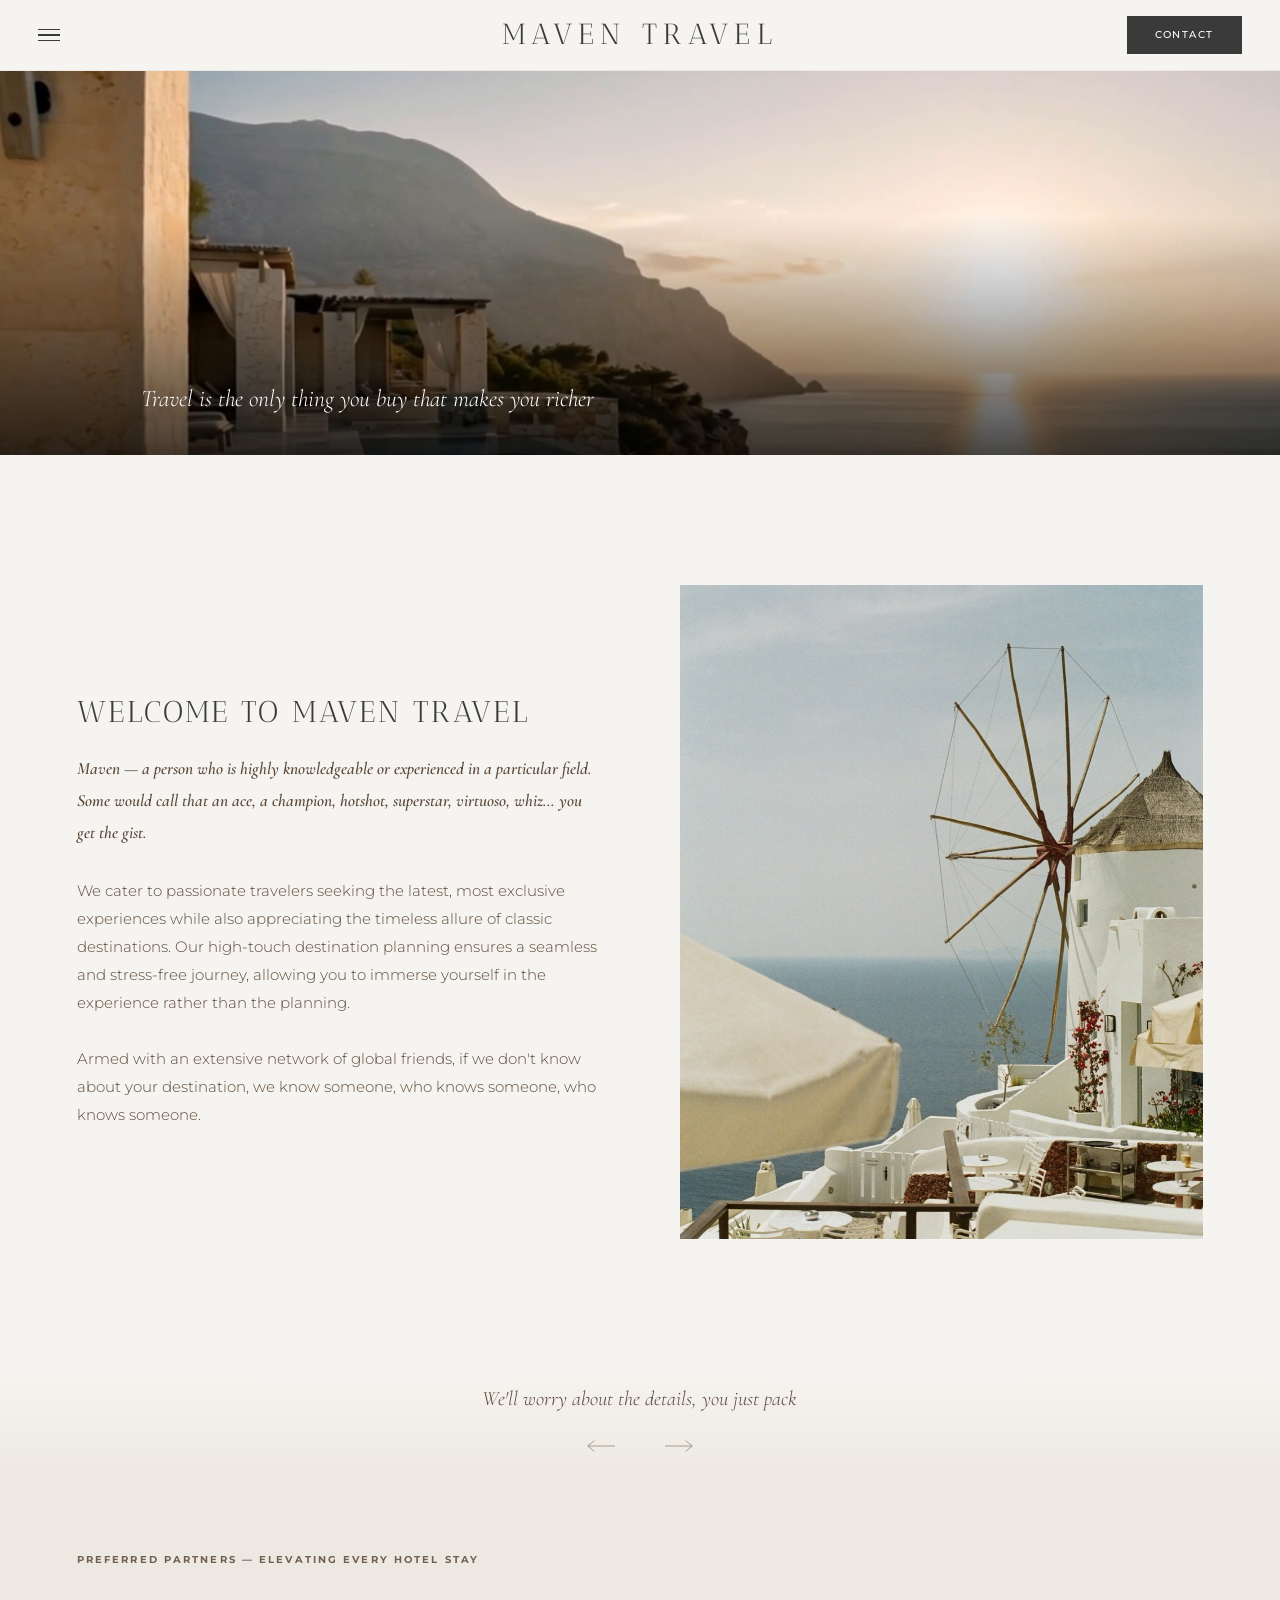
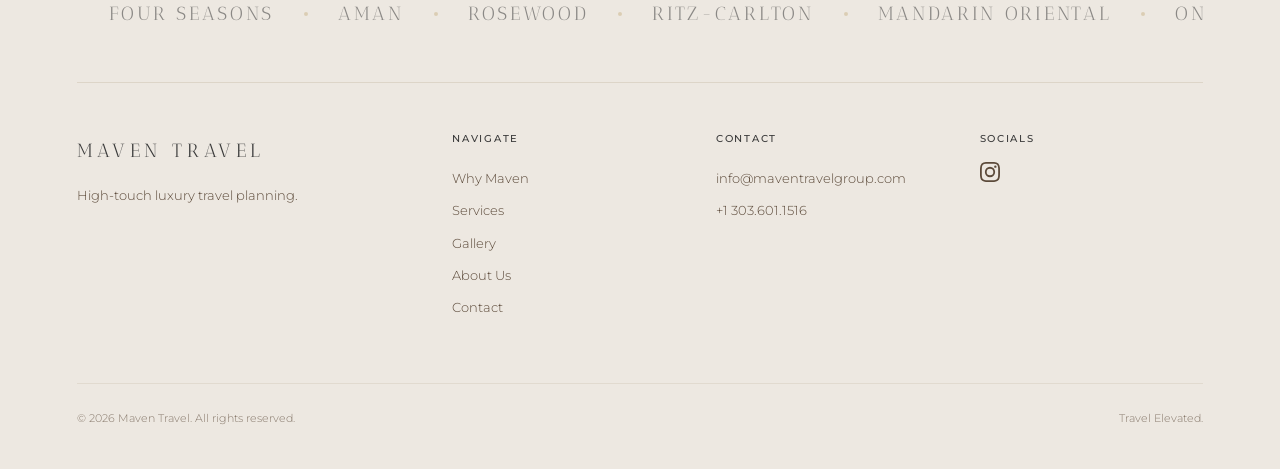
==== index.html @ 1e4d846e "Phone: drop the period after +1 (country code takes no dot): '+1 303.601.1516' Co-Authored-By: Claud" ====
<!DOCTYPE html>
<html lang="en">
<head>
    <meta charset="UTF-8">
    <meta name="viewport" content="width=device-width, initial-scale=1.0">
    <script>document.documentElement.classList.add('has-js');</script>
    <title>Maven Travel — Travel Elevated</title>
    <meta name="description" content="Maven Travel offers high-touch luxury travel planning with VIP perks and personalized itineraries.">
    <link rel="preconnect" href="https://fonts.googleapis.com">
    <link rel="preconnect" href="https://fonts.gstatic.com" crossorigin>
    <link href="https://fonts.googleapis.com/css2?family=Antic+Didone&family=Cormorant+Garamond:ital,wght@0,300;0,400;0,500;1,300;1,400;1,600&family=Montserrat:wght@300;400;500&display=swap" rel="stylesheet">
    <link rel="stylesheet" href="assets/css/style.css">
</head>
<body>

    <!-- Header -->
    <header class="header">
        <div class="header__inner">
            <div class="header__left">
                <div class="header__menu-btn">
                    <div class="header__hamburger"><span></span><span></span><span></span></div>
                </div>
            </div>
            <a href="index.html" class="header__logo">Maven Travel</a>
            <div class="header__right">
                <a href="about.html#contact" class="header__cta">Contact</a>
            </div>
        </div>
    </header>

    <!-- Nav Overlay -->
    <div class="nav-overlay">
        <div class="nav-overlay__panel">
            <button class="nav-overlay__close">
                <span>Close</span>
                <span class="nav-overlay__close-x">&times;</span>
            </button>
            <nav>
                <ul class="nav-overlay__list">
                    <li><a href="index.html" class="nav-overlay__link">Home</a></li>
                    <li><a href="why-maven.html" class="nav-overlay__link">Why Maven</a></li>
                    <li><a href="services.html" class="nav-overlay__link">Services</a></li>
                    <li><a href="experiences.html" class="nav-overlay__link">Gallery</a></li>
                    <li><a href="about.html" class="nav-overlay__link">About Us</a></li>
                </ul>
            </nav>
        </div>
    </div>

    <main>

        <!-- Hero -->
        <section class="hero hero--cover hero--home hero--oneline">
            <div class="hero__media">
                <img src="assets/images/home-hero.jpg" alt="Infinity pool overlooking the sea at sunset" style="object-position: center 45%;">
            </div>
            <div class="hero__intro" aria-hidden="true"><span>MAVEN</span></div>
            <div class="hero__text">
                <p class="hero__subtitle" data-reveal data-reveal-delay="700">Travel is the only thing you buy that makes you richer</p>
            </div>
        </section>

        <!-- Welcome — heading + definition + copy on the left, photo filling the right -->
        <section class="section">
            <div class="container">
                <div class="welcome-split reveal">
                    <div class="welcome-split__text">
                        <h2 class="welcome-heading">Welcome to Maven Travel</h2>
                        <p class="welcome-split__definition"><span class="welcome-split__term">Maven</span> — a person who is highly knowledgeable or experienced in a particular field. Some would call that an ace, a champion, hotshot, superstar, virtuoso, whiz… you get the gist.</p>
                        <p>We cater to passionate travelers seeking the latest, most exclusive experiences while also appreciating the timeless allure of classic destinations. Our high-touch destination planning ensures a seamless and stress-free journey, allowing you to immerse yourself in the experience rather than the planning.</p>
                        <p>Armed with an extensive network of global friends, if we don't know about your destination, we know someone, who knows someone, who knows someone.</p>
                    </div>
                    <div class="welcome-split__img">
                        <img src="assets/images/santorini-windmill.jpg" alt="Santorini windmill and whitewashed terrace above the Aegean Sea">
                    </div>
                </div>
            </div>
        </section>

        <!-- Outro — the sign-off quote rests in a soft cream-to-beige blend that
             dissolves the hard edge between the body and the footer -->
        <section class="outro">
            <div class="container">
                <p class="elevated-quote reveal">We'll worry about the details, you just pack</p>
                <div class="page-nav">
                    <a href="about.html" class="prev-page" aria-label="Back to About Us">
                        <svg viewBox="0 0 48 24" fill="none" stroke="currentColor" stroke-width="1.25" stroke-linecap="round" stroke-linejoin="round" aria-hidden="true"><line x1="9" y1="12" x2="46" y2="12"></line><polyline points="17 5 8 12 17 19"></polyline></svg>
                    </a>
                    <a href="why-maven.html" class="next-page" aria-label="Continue to Why Maven">
                        <svg viewBox="0 0 48 24" fill="none" stroke="currentColor" stroke-width="1.25" stroke-linecap="round" stroke-linejoin="round" aria-hidden="true"><line x1="2" y1="12" x2="39" y2="12"></line><polyline points="31 5 40 12 31 19"></polyline></svg>
                    </a>
                </div>
            </div>
        </section>

    </main>

    <!-- Footer -->
    <footer class="footer">
        <div class="container">
            <div class="footer__partners">
                <p class="footer__partners-title">Preferred Partners — Elevating Every Hotel Stay</p>
                <div class="marquee">
                    <div class="marquee__item">Four Seasons</div>
                    <div class="marquee__item">Aman</div>
                    <div class="marquee__item">Rosewood</div>
                    <div class="marquee__item">Ritz-Carlton</div>
                    <div class="marquee__item">Mandarin Oriental</div>
                    <div class="marquee__item">One&amp;Only</div>
                    <div class="marquee__item">St. Regis</div>
                    <div class="marquee__item">Park Hyatt</div>
                    <div class="marquee__item">Belmond</div>
                    <div class="marquee__item">Six Senses</div>
                    <div class="marquee__item">Auberge</div>
                    <div class="marquee__item">Waldorf Astoria</div>
                </div>
            </div>
            <div class="footer__columns">
                <div>
                    <div class="footer__brand">Maven Travel</div>
                    <p class="footer__tagline">High-touch luxury travel planning.</p>
                </div>
                <div>
                    <h4 class="footer__col-title">Navigate</h4>
                    <a href="why-maven.html" class="footer__link">Why Maven</a>
                    <a href="services.html" class="footer__link">Services</a>
                    <a href="experiences.html" class="footer__link">Gallery</a>
                    <a href="about.html" class="footer__link">About Us</a>
                    <a href="about.html#contact" class="footer__link">Contact</a>
                </div>
                <div>
                    <h4 class="footer__col-title">Contact</h4>
                    <a href="mailto:info@maventravelgroup.com" class="footer__link">info@maventravelgroup.com</a>
                    <a href="tel:+13036011516" class="footer__link">+1 303.601.1516</a>
                </div>
                <div>
                    <h4 class="footer__col-title">Socials</h4>
                    <div class="footer__socials">
                        <a href="https://www.instagram.com/somewhere_nhu/" class="footer__social" aria-label="Instagram" target="_blank" rel="noopener">
                            <svg viewBox="0 0 24 24" aria-hidden="true"><path d="M12 2.163c3.204 0 3.584.012 4.85.07 3.252.148 4.771 1.691 4.919 4.919.058 1.265.069 1.645.069 4.849 0 3.205-.012 3.584-.069 4.849-.149 3.225-1.664 4.771-4.919 4.919-1.266.058-1.644.07-4.85.07-3.204 0-3.584-.012-4.849-.07-3.26-.149-4.771-1.699-4.919-4.92-.058-1.265-.07-1.644-.07-4.849 0-3.204.013-3.583.07-4.849.149-3.227 1.664-4.771 4.919-4.919 1.266-.057 1.645-.069 4.849-.069zm0-2.163C8.741 0 8.332.014 7.052.072 2.695.272.273 2.69.073 7.052.014 8.333 0 8.741 0 12c0 3.259.014 3.668.072 4.948.2 4.358 2.618 6.78 6.98 6.98C8.333 23.986 8.741 24 12 24c3.259 0 3.668-.014 4.948-.072 4.354-.2 6.782-2.618 6.979-6.98.059-1.28.073-1.689.073-4.948 0-3.259-.014-3.667-.072-4.947-.196-4.354-2.617-6.78-6.979-6.98C15.668.014 15.259 0 12 0zm0 5.838a6.162 6.162 0 100 12.324 6.162 6.162 0 000-12.324zM12 16a4 4 0 110-8 4 4 0 010 8zm6.406-11.845a1.44 1.44 0 100 2.881 1.44 1.44 0 000-2.881z"/></svg>
                        </a>
                    </div>
                </div>
            </div>
            <div class="footer__bottom">
                <span>&copy; 2026 Maven Travel. All rights reserved.</span>
                <span>Travel Elevated.</span>
            </div>
        </div>
    </footer>

    <script src="assets/js/main.js"></script>
</body>
</html>
---- assets/css/style.css ----
/* ============================================
   MAVEN TRAVEL — Design System
   Aman-inspired editorial luxury
   ============================================ */

/* ----- Custom Properties ----- */

:root {
    --white:       #FFFFFF;
    --cream:       #F6F4F0;
    --beige:       #EDE8E1;
    --beige-dark:  #DDD5C8;
    --brown:       #5C4A3A;
    --dark-brown:  #3E2723;
    --deep-navy:   #1B2433;
    --black:       #3A3A3A;
    --gold:        #B8975A;
    --gold-light:  #D4B978;

    --font-display: 'Antic Didone', 'Didot', 'Georgia', serif;
    --font-heading: 'Cormorant Garamond', 'Georgia', serif;
    --font-body:    'Montserrat', 'Helvetica Neue', sans-serif;

    --container:        1200px;
    --container-narrow: 780px;
    --section-pad:      130px;

    --ease:      0.4s cubic-bezier(0.25, 0.1, 0.25, 1);
    --ease-slow: 0.8s cubic-bezier(0.25, 0.1, 0.25, 1);
}

/* ----- Reset ----- */

*, *::before, *::after { margin: 0; padding: 0; box-sizing: border-box; }

html {
    scroll-behavior: smooth;
    -webkit-font-smoothing: antialiased;
    -moz-osx-font-smoothing: grayscale;
}

body {
    font-family: var(--font-body);
    font-weight: 300;
    font-size: clamp(15px, 0.4vw + 10px, 17px);
    line-height: 1.85;
    color: var(--brown);
    background: var(--cream);
    overflow-x: hidden;
}

img  { max-width: 100%; height: auto; display: block; }
a    { text-decoration: none; color: inherit; }
ul, ol { list-style: none; }
button { font-family: inherit; cursor: pointer; border: none; background: none; }

/* ----- Typography ----- */

/* Headings are styled to match the MAVEN TRAVEL logo exactly: the display
   face (Antic Didone), weight 400, uppercase, and the logo's 0.22em tracking.
   This is the one shared stylesheet, so it applies on every page. */
h1, h2, h3, h4 {
    font-family: var(--font-display);
    font-weight: 400;
    line-height: 1.15;
    color: var(--black);
    text-transform: uppercase;
    letter-spacing: 0.22em;
}

h1 { font-size: clamp(2.6rem, 5vw, 4.5rem); }
h2 { font-size: clamp(1.6rem, 2.35vw, 2.1rem); }
h3 { font-size: clamp(1.3rem, 2vw, 1.7rem); }

h4 {
    font-family: var(--font-body);
    font-size: 0.65rem;
    font-weight: 400;
    letter-spacing: 0.22em;
    text-transform: uppercase;
    color: var(--brown);
}

p { max-width: 620px; }

/* ----- Links & Buttons ----- */

/* Aman-style text link with underline */
.link {
    font-family: var(--font-body);
    font-size: 0.8rem;
    font-weight: 400;
    color: var(--brown);
    text-decoration: underline;
    text-underline-offset: 4px;
    text-decoration-thickness: 1px;
    transition: color var(--ease);
}

.link:hover { color: var(--black); }

/* Filled button (Reserve / Contact style) */
.btn {
    display: inline-block;
    font-family: var(--font-body);
    font-size: 0.65rem;
    font-weight: 500;
    letter-spacing: 0.18em;
    text-transform: uppercase;
    padding: 14px 40px;
    background: var(--black);
    color: var(--white);
    transition: background var(--ease);
}

.btn:hover { background: var(--dark-brown); }

/* Outlined variant */
.btn--outline {
    background: transparent;
    color: var(--black);
    border: 1px solid var(--black);
}

.btn--outline:hover {
    background: var(--black);
    color: var(--white);
}

/* ----- Layout ----- */

.container {
    width: 88%;
    max-width: var(--container);
    margin: 0 auto;
}

.container--narrow {
    max-width: var(--container-narrow);
}

.section {
    padding: var(--section-pad) 0;
}

/* Tighten the gap when two sections should read as one grouped block */
.section--pb-tight { padding-bottom: 64px; }
.section--pt-tight { padding-top: 64px; }
.section--pb-0 { padding-bottom: 0; }

/* Beige-backed section for layering depth */
.section--beige {
    background: var(--beige);
}

/* White-backed section for contrast against cream */
.section--white {
    background: var(--white);
}

.text-center { text-align: center; }
.mx-auto     { margin-left: auto; margin-right: auto; }

/* ----- Section Dividers (Aman-style thin line + label) ----- */

.divider-label {
    display: flex;
    align-items: center;
    gap: 24px;
    padding: 50px 0;
}

.divider-label::before,
.divider-label::after {
    content: '';
    flex: 1;
    height: 1px;
    background: var(--beige-dark);
}

.divider-label span {
    font-family: var(--font-body);
    font-size: 0.6rem;
    font-weight: 400;
    letter-spacing: 0.25em;
    text-transform: uppercase;
    color: var(--brown);
    white-space: nowrap;
}

/* Simple thin line */
.divider-line {
    border: none;
    height: 1px;
    background: var(--beige-dark);
    margin: 0;
}

/* Small gold accent bar */
.gold-bar {
    width: 40px;
    height: 1px;
    background: var(--gold);
    margin: 28px 0;
}

.gold-bar--center {
    margin-left: auto;
    margin-right: auto;
}

/* ----- Header (Aman-style: centered logo, hamburger left, CTA right) ----- */

.header {
    position: sticky;
    top: 0;
    z-index: 1000;
    background: var(--cream);
    border-bottom: 1px solid var(--beige);
    padding: 0;
}

.header__inner {
    display: flex;
    align-items: center;
    justify-content: space-between;
    width: 94%;
    max-width: 1400px;
    margin: 0 auto;
    height: 70px;
}

.header__left {
    display: flex;
    align-items: center;
    gap: 14px;
    flex: 1;
}

.header__menu-btn {
    display: flex;
    align-items: center;
    gap: 10px;
    cursor: pointer;
    padding: 8px 0;
}

.header__hamburger {
    display: flex;
    flex-direction: column;
    gap: 4px;
    width: 22px;
}

.header__hamburger span {
    height: 1.5px;
    width: 100%;
    background: var(--black);
    transition: var(--ease);
}


.header__logo {
    font-family: var(--font-display);
    font-size: clamp(0.9rem, 2.4vw, 1.8rem);
    font-weight: 400;
    letter-spacing: 0.22em;
    text-transform: uppercase;
    color: var(--black);
    text-align: center;
    white-space: nowrap;
    flex: 1;
}

.header__right {
    display: flex;
    align-items: center;
    justify-content: flex-end;
    gap: 20px;
    flex: 1;
}

.header__cta {
    font-size: 0.6rem;
    font-weight: 500;
    letter-spacing: 0.15em;
    text-transform: uppercase;
    padding: 10px 28px;
    background: var(--black);
    color: var(--white);
    transition: background var(--ease);
}

.header__cta:hover { background: var(--dark-brown); }

/* Side-panel navigation (Aman-style) */
.nav-overlay {
    position: fixed;
    inset: 0;
    z-index: 999;
    visibility: hidden;
}

/* Dimmed backdrop */
.nav-overlay::before {
    content: '';
    position: absolute;
    inset: 0;
    background: rgba(0, 0, 0, 0.3);
    opacity: 0;
    transition: opacity 0.5s ease;
}

.nav-overlay--open::before {
    opacity: 1;
}

.nav-overlay--open {
    visibility: visible;
}

/* The panel itself */
.nav-overlay__panel {
    position: absolute;
    top: 0;
    left: 0;
    width: 480px;
    max-width: 85vw;
    height: 100%;
    background: var(--white);
    padding: 80px 60px 60px;
    display: flex;
    flex-direction: column;
    justify-content: center;
    transform: translateX(-100%);
    transition: transform 0.5s cubic-bezier(0.25, 0.1, 0.25, 1);
    overflow-y: auto;
}

.nav-overlay--open .nav-overlay__panel {
    transform: translateX(0);
}

.nav-overlay__close {
    position: absolute;
    top: 28px;
    right: 32px;
    font-size: 0.7rem;
    font-weight: 400;
    letter-spacing: 0.15em;
    text-transform: uppercase;
    color: var(--brown);
    cursor: pointer;
    display: flex;
    align-items: center;
    gap: 10px;
    z-index: 2;
}

.nav-overlay__close-x {
    font-size: 1.4rem;
    font-weight: 300;
    line-height: 1;
}

.nav-overlay__list {
    text-align: left;
    display: flex;
    flex-direction: column;
    gap: 6px;
}

.nav-overlay__link {
    font-family: var(--font-display);
    font-size: 1.5rem;
    font-weight: 400;
    color: var(--black);
    transition: color var(--ease);
    display: block;
    padding: 8px 0;
}

.nav-overlay__link:hover { color: var(--gold); }

/* ----- Hero (Aman-style: contained image, text below) ----- */

.hero {
    padding: 0;
}

/* Full-bleed: the hero image spans the whole viewport width and butts up
   against the sticky header, no side margins or top gap. The quote overlay
   below keeps its own inset, so the bottom is unchanged. */
.hero__media {
    width: 100%;
    margin: 0;
    overflow: hidden;
    aspect-ratio: 16 / 8;
    background: var(--beige);
}

.hero__media img {
    width: 100%;
    height: 100%;
    object-fit: cover;
    object-position: center;
}

.hero__text {
    text-align: right;
    padding: 50px 5% 30px;
    max-width: 1400px;
    width: 94%;
    margin: 0 auto;
}

.hero__subtitle {
    font-family: var(--font-heading);
    font-size: clamp(1.4rem, 2.5vw, 2rem);
    font-weight: 300;
    font-style: italic;
    color: var(--brown);
    max-width: 600px;
    margin-left: auto;
}

/* Inner page hero — smaller */
.hero--inner .hero__media {
    aspect-ratio: 16 / 6;
}

/* Cover hero — full image with the quote overlaid lower-left.
   Shared format so every page's front image matches the home wave shot. */
.hero--cover {
    position: relative;
}

.hero--cover .hero__media {
    position: relative;
    aspect-ratio: 10 / 3;
}

/* Home wave shot is framed up to crop the lone surfer out of the bottom */
.hero--home .hero__media img {
    object-position: center 15%;
}

/* Home hero background video — fills the frame like the cover image.
   Pulled up slightly so the bottom edge (and any source watermark) crops away. */
.hero__video {
    width: 100%;
    height: 100%;
    object-fit: cover;
    object-position: center 40%;
    display: block;
}

/* "MAVEN" wordmark centered over the video, fading in → holding → fading out
   to reveal the typed quote underneath */
.hero__intro {
    position: absolute;
    inset: 0;
    display: flex;
    align-items: center;
    justify-content: center;
    z-index: 3;
    pointer-events: none;
}

.hero__intro span {
    font-family: var(--font-display);
    color: var(--white);
    font-size: clamp(2.4rem, 9vw, 8rem);
    letter-spacing: 0.34em;
    padding-left: 0.34em;
    text-shadow: 0 2px 40px rgba(0, 0, 0, 0.55);
    animation: hero-intro 2.9s ease forwards;
}

@keyframes hero-intro {
    0%   { opacity: 0; letter-spacing: 0.6em; }
    20%  { opacity: 1; letter-spacing: 0.34em; }
    62%  { opacity: 1; letter-spacing: 0.34em; }
    100% { opacity: 0; letter-spacing: 0.30em; }
}

@media (prefers-reduced-motion: reduce) {
    .hero__intro { display: none; }
}

/* Warm golden grade — harmonizes a cool hero image with the sunset tones below it */
.hero--warm .hero__media img {
    filter: sepia(0.34) saturate(1.22) brightness(1.05) contrast(1.02) hue-rotate(-8deg);
}

.hero--warm .hero__media::before {
    content: '';
    position: absolute;
    inset: 0;
    z-index: 1;
    pointer-events: none;
    background: linear-gradient(to top, rgba(150, 92, 40, 0.30), rgba(214, 158, 96, 0.18));
}

/* Gradient that deepens toward the bottom so the quote rests in a calm,
   darker band instead of competing with a busy image */
.hero--cover .hero__media::after {
    content: '';
    position: absolute;
    inset: 0;
    background: linear-gradient(to top, rgba(0, 0, 0, 0.72) 0%, rgba(0, 0, 0, 0.34) 30%, rgba(0, 0, 0, 0) 62%);
    pointer-events: none;
}

/* Quote overlaid lower-left — italic, no quote marks, like Maven speaking to you */
.hero--cover .hero__text {
    position: absolute;
    left: 50%;
    bottom: 0;
    transform: translateX(-50%);
    width: 88%;
    max-width: var(--container);
    padding: 0 5% 34px;
    text-align: left;
    z-index: 2;
}

.hero--cover .hero__subtitle {
    color: var(--white);
    margin-left: 0;
    text-shadow: 0 1px 18px rgba(0, 0, 0, 0.45);
}

/* Longer quotes that stay on a single line, scaling with the viewport so they
   never wrap (no clamp floor) — wins over the mobile subtitle rule via specificity */
.hero--cover.hero--oneline .hero__subtitle {
    max-width: none;
    white-space: nowrap;
    font-size: min(1.85vw, 1.85rem);
}

/* Hero quote reveal — a wide feathered gradient sweeps across the line once,
   left to right, and the words emerge out of it. No glyphs, no words, no steps:
   the only thing animating is a single mask position, so the motion is calm and
   continuous rather than mechanical.

   The mask image is 3x the element's width. Its left third is opaque, then it
   feathers to transparent over the next 20%. Sliding it from 100% to 0% carries
   that soft edge across the text exactly once — starting fully hidden, ending
   fully opaque.

   width: fit-content is load-bearing. The paragraph is a block, so without it the
   mask would span the full column while the text occupies only part of it, and
   the sweep would finish before it reached the last word.

   The hidden start state is gated on .has-js, set by an inline <head> script
   before first paint — NOT applied by the deferred main.js. If it were added
   later, the browser would paint the full quote and then hide it: the "flash,
   disappear, reappear" seen on every page load. With JS off entirely, .has-js is
   never set, the mask never applies, and the quote simply shows — the right
   fallback. main.js only sets the per-line duration (--reveal-dur) and adds
   .is-revealed to start the sweep. */
.has-js .hero__subtitle[data-reveal] {
    width: fit-content;
    -webkit-mask-image: linear-gradient(90deg, #000 0%, #000 33.333%, rgba(0, 0, 0, 0) 40%, rgba(0, 0, 0, 0) 100%);
            mask-image: linear-gradient(90deg, #000 0%, #000 33.333%, rgba(0, 0, 0, 0) 40%, rgba(0, 0, 0, 0) 100%);
    -webkit-mask-size: 300% 100%;
            mask-size: 300% 100%;
    -webkit-mask-repeat: no-repeat;
            mask-repeat: no-repeat;
    -webkit-mask-position: 100% 0;
            mask-position: 100% 0;
    transition: -webkit-mask-position var(--reveal-dur, 3500ms) linear,
                        mask-position var(--reveal-dur, 3500ms) linear;
}

.has-js .hero__subtitle[data-reveal].is-revealed {
    -webkit-mask-position: 0 0;
            mask-position: 0 0;
}

/* Reduced motion: no sweep — the quote is simply present. */
@media (prefers-reduced-motion: reduce) {
    .has-js .hero__subtitle[data-reveal] {
        -webkit-mask-image: none;
                mask-image: none;
    }
}

/* ----- Content Block (text + image, Aman asymmetric layout) ----- */

.content-block {
    display: grid;
    grid-template-columns: 1fr 1fr;
    gap: 80px;
    align-items: center;
}

.content-block--reverse {
    direction: rtl;
}

.content-block--reverse > * {
    direction: ltr;
}

/* Text column within content block */
.content-block__text h2 { margin-bottom: 16px; }
.content-block__text p  { margin-bottom: 20px; }

.content-block__links {
    display: flex;
    gap: 40px;
    margin-top: 32px;
}

/* ----- Unified Image Frames ----- */

.img-frame {
    overflow: hidden;
    background: var(--beige);
}

.img-frame img {
    width: 100%;
    height: 100%;
    object-fit: cover;
    object-position: center;
    transition: transform var(--ease-slow);
}

.img-frame:hover img { transform: scale(1.03); }

.img-frame--portrait  { aspect-ratio: 3 / 4; }
.img-frame--landscape { aspect-ratio: 4 / 3; }
.img-frame--wide      { aspect-ratio: 16 / 9; }
.img-frame--square    { aspect-ratio: 1 / 1; }

/* ----- Image Row (Aman-style: 2 or 3 equal images in a row) ----- */

.image-row {
    display: grid;
    gap: 20px;
}

.image-row--2 { grid-template-columns: 1fr 1fr; }
.image-row--3 { grid-template-columns: 1fr 1fr 1fr; }

.image-row .img-frame { aspect-ratio: 4 / 5; }

/* ----- Experience Cards (Aman-style: white card on beige) ----- */

.experience-grid {
    display: grid;
    grid-template-columns: repeat(3, 1fr);
    gap: clamp(10px, 1.6vw, 28px);
}
/* Always 3 across on desktop; step down so phones/tablets aren't cramped. */
@media (max-width: 760px) {
    .experience-grid { grid-template-columns: repeat(2, 1fr); }
}
@media (max-width: 480px) {
    .experience-grid { grid-template-columns: 1fr; }
}

.experience-card {
    display: flex;
    flex-direction: column;
}

.experience-card__image {
    overflow: hidden;
    aspect-ratio: 1 / 1;
    background: var(--beige);
}

.experience-card__image img {
    width: 100%;
    height: 100%;
    object-fit: cover;
    object-position: center;
    transition: transform var(--ease-slow);
}

.experience-card:hover .experience-card__image img {
    transform: scale(1.03);
}

.experience-card__body {
    flex: 1 1 auto;
    display: flex;
    flex-direction: column;
    padding: clamp(14px, 1.6vw, 20px) 0 0;
}

/* Gold kicker — same treatment as the services "Custom Itinerary Planning" title */
/* Descriptive line — same italic serif as the services "Custom Itinerary Planning" */
.experience-card__subtitle {
    font-family: var(--font-heading);
    font-style: italic;
    font-weight: 300;
    font-size: clamp(0.92rem, 1.05vw, 1.05rem);
    letter-spacing: normal;
    text-transform: none;
    color: var(--brown);
    line-height: 1.45;
    order: 2;
    margin-top: 6px;
}

/* Title — bold serif, tucked just under the descriptive line */
.experience-card__title {
    font-family: var(--font-heading);
    font-size: clamp(1.05rem, 1.5vw, 1.32rem);
    font-weight: 600;
    letter-spacing: 0.1em;
    color: var(--black);
    line-height: 1.25;
    order: 1;
}

/* ----- Destination Grid (Aman-style: image tiles with name) ----- */

.dest-grid {
    display: grid;
    grid-template-columns: repeat(4, 1fr);
    gap: 20px;
}

.dest-tile {
    position: relative;
    overflow: hidden;
    aspect-ratio: 4 / 3;
    background: var(--beige);
}

.dest-tile img {
    width: 100%;
    height: 100%;
    object-fit: cover;
    object-position: center;
    transition: transform var(--ease-slow);
}

.dest-tile:hover img { transform: scale(1.03); }

.dest-tile__name {
    position: absolute;
    bottom: 0;
    left: 0;
    right: 0;
    padding: 16px 18px;
    background: linear-gradient(to top, rgba(0,0,0,0.5), transparent);
    font-family: var(--font-display);
    font-size: 0.95rem;
    letter-spacing: 0.04em;
    color: var(--white);
}

/* ----- Destinations Marquee (horizontal "moving road") ----- */

.dest-marquee {
    overflow: hidden;
    width: 100%;
    padding: 30px 0;
}

.dest-marquee__track {
    display: flex;
    width: max-content;
    animation: dest-scroll 60s linear infinite;
}

.dest-marquee:hover .dest-marquee__track {
    animation-play-state: paused;
}

/* Per-tile margin (not flex gap) keeps the -50% loop perfectly seamless */
.dest-marquee .dest-tile {
    flex: 0 0 auto;
    width: clamp(220px, 24vw, 340px);
    margin-right: 20px;
    aspect-ratio: 4 / 3;
    transition: transform var(--ease), box-shadow var(--ease);
}

.dest-marquee .dest-tile:hover {
    transform: translateY(-6px) scale(1.03);
    box-shadow: 0 24px 46px -24px rgba(62, 39, 35, 0.40);
    z-index: 2;
}

@keyframes dest-scroll {
    from { transform: translateX(0); }
    to   { transform: translateX(-50%); }
}

@media (prefers-reduced-motion: reduce) {
    .dest-marquee__track { animation: none; }
}

/* ----- Service Tiers (white cards on beige) ----- */

.service-tier {
    padding: 40px 44px;
    background: var(--white);
    margin-bottom: 20px;
}

.service-tier:last-child { margin-bottom: 0; }

.service-tier__header {
    display: flex;
    justify-content: space-between;
    align-items: baseline;
    margin-bottom: 16px;
}

.service-tier__name {
    font-family: var(--font-display);
    font-size: clamp(1.45rem, 2.4vw, 1.8rem);
    color: var(--black);
}

.service-tier__price {
    font-size: 0.65rem;
    letter-spacing: 0.2em;
    text-transform: uppercase;
    color: var(--gold);
}

.service-tier__desc {
    margin-bottom: 24px;
}

.service-tier__list li {
    padding: 5px 0;
    padding-left: 16px;
    position: relative;
    font-size: 0.9rem;
}

.service-tier__list li::before {
    content: '—';
    position: absolute;
    left: 0;
    color: var(--gold);
}

/* ----- What to Expect (feature list) ----- */

.feature-list {
    display: grid;
    grid-template-columns: 1fr 1fr;
    gap: 24px 60px;
}

.feature-list__item {
    padding: 16px 0;
    border-bottom: 1px solid var(--beige-dark);
    font-size: 0.9rem;
}

/* ----- Profile / About ----- */

.profile {
    display: grid;
    grid-template-columns: 0.8fr 1.5fr;
    gap: clamp(40px, 5vw, 72px);
    align-items: center;
    text-align: center;
}

.profile--reverse { direction: rtl; }
.profile--reverse > * { direction: ltr; }

.profile__media {
    position: relative;
    overflow: hidden;
    background: var(--beige);
    aspect-ratio: 4 / 5;
    width: 70%;
    margin-left: auto;
    margin-right: auto;
}

.profile__image {
    position: absolute;
    inset: 0;
    overflow: hidden;
}

.profile__image img {
    width: 100%;
    height: 100%;
    object-fit: cover;
    object-position: center;
    transition: transform var(--ease-slow);
}

.profile__image:hover img { transform: scale(1.03); }

.profile__name {
    font-family: var(--font-display);
    font-size: clamp(1.6rem, 2.6vw, 2rem);
    color: var(--black);
    margin-bottom: 4px;
}

.profile__role {
    font-family: var(--font-heading);
    font-style: italic;
    font-weight: 300;
    font-size: 1.05rem;
    letter-spacing: normal;
    text-transform: none;
    color: var(--brown);
    margin-bottom: 28px;
}

/* Name + role sit under the photo as a caption; body copy aligns to the photo top */
.profile__col .profile__name {
    font-size: clamp(1.2rem, 1.9vw, 1.5rem);
    margin-top: clamp(18px, 2vw, 26px);
    margin-bottom: 2px;
}

.profile__col .profile__role { margin-bottom: 0; }

.profile__col .gold-bar { margin: 16px 0 0; }

.profile__bio {
    max-width: 620px;
    margin: 0 auto 20px;
}

.profile__quote {
    font-family: var(--font-heading);
    font-style: italic;
    font-size: clamp(1rem, 1.5vw, 1.15rem);
    color: var(--black);
    padding-left: 20px;
    border-left: 1px solid var(--gold);
    margin: 28px 0;
}

.profile__quote cite {
    display: block;
    margin-top: 10px;
    font-size: 0.6rem;
    letter-spacing: 0.15em;
    text-transform: uppercase;
    font-style: normal;
    color: var(--gold);
}

.profile__bucket-title {
    font-family: var(--font-heading);
    font-style: italic;
    font-weight: 600;
    font-size: 1.05rem;
    letter-spacing: normal;
    text-transform: none;
    color: var(--brown);
    margin-bottom: 8px;
}

/* My Short List — clean hairline-divided items, no bullets */
.profile__bucket {
    display: flex;
    flex-wrap: wrap;
    align-items: baseline;
    justify-content: center;
    list-style: none;
}
.profile__bucket li {
    font-size: 0.9rem;
}
.profile__bucket li:not(:first-child)::before {
    content: '•';
    margin: 0 0.55em;
    color: var(--gold);
    font-size: 2em;
    line-height: 1;
    vertical-align: middle;
}

.profile__bucket li:last-child {
    border-bottom: none;
}

/* Megan's short list is the longest — keep it on one line on desktop by easing
   the type down and tightening the bullet spacing; it still wraps on mobile. */
@media (min-width: 769px) {
    .profile--reverse .profile__bucket {
        flex-wrap: nowrap;
    }
    .profile--reverse .profile__bucket li {
        white-space: nowrap;
        font-size: clamp(0.55rem, 0.9vw, 0.8rem);
    }
    .profile--reverse .profile__bucket li:not(:first-child)::before {
        margin: 0 0.35em;
    }
}

/* ----- Contact ----- */

/* Land the contact section below the sticky header when jumped/scrolled to */
#contact { scroll-margin-top: 90px; }

.contact-layout {
    display: grid;
    grid-template-columns: 1.3fr 1fr;
    gap: 100px;
    align-items: start;
}

.form { display: grid; gap: 24px; }

.form__group { display: flex; flex-direction: column; gap: 6px; }

.form__label {
    font-size: 0.6rem;
    font-weight: 500;
    letter-spacing: 0.18em;
    text-transform: uppercase;
    color: var(--brown);
}
/* Every field is required — mark each label so it doesn't read as optional. */
.form__label::after {
    content: '*';
    margin-left: 0.3em;
    color: var(--gold);
}

.form__input,
.form__textarea {
    font-family: var(--font-body);
    font-size: 0.85rem;
    font-weight: 300;
    padding: 12px 0;
    border: none;
    border-bottom: 1px solid var(--beige-dark);
    background: transparent;
    color: var(--black);
    outline: none;
    transition: border-color var(--ease);
}

.form__input:focus,
.form__textarea:focus { border-bottom-color: var(--gold); }

.form__textarea { resize: vertical; min-height: 120px; }

.form__row { display: grid; grid-template-columns: 1fr 1fr; gap: 24px; }

.contact-person { margin-bottom: 36px; }

.contact-person__name {
    font-family: var(--font-display);
    font-size: clamp(1.2rem, 1.9vw, 1.4rem);
    color: var(--black);
    margin-bottom: 8px;
}

.contact-person__detail {
    font-size: 0.82rem;
    margin-bottom: 3px;
}

.contact-person__detail a {
    text-decoration: underline;
    text-underline-offset: 3px;
    text-decoration-thickness: 1px;
    transition: color var(--ease);
}

.contact-person__detail a:hover { color: var(--gold); }

/* ----- Partner Marquee ----- */

.marquee-wrap {
    padding: 60px 0;
    background: var(--cream);
    overflow: hidden;
}

.marquee-wrap__title {
    text-align: center;
    font-size: 0.6rem;
    letter-spacing: 0.22em;
    text-transform: uppercase;
    color: var(--brown);
    opacity: 0.7;
    margin-bottom: 36px;
}

.marquee {
    display: flex;
    align-items: center;
    animation: marquee 50s linear infinite;
    width: max-content;
}

.marquee:hover { animation-play-state: paused; }

.marquee__item {
    flex-shrink: 0;
    display: flex;
    align-items: center;
    gap: 14px;
    padding: 0 32px;
    font-family: var(--font-display);
    font-size: 1.2rem;
    letter-spacing: 0.14em;
    text-transform: uppercase;
    color: var(--black);
    opacity: 0.55;
    transition: opacity var(--ease);
    position: relative;
}

.marquee__item::after {
    content: '';
    width: 4px;
    height: 4px;
    border-radius: 50%;
    background: var(--gold);
    opacity: 0.6;
    position: absolute;
    right: -2px;
    top: 50%;
    transform: translateY(-50%);
}

.marquee__item:hover { opacity: 1; }

@keyframes marquee {
    0%   { transform: translateX(0); }
    100% { transform: translateX(-50%); }
}

/* ----- Footer (Aman-style: cream bg, multi-column) ----- */

.footer {
    background: var(--beige);
    padding: 70px 0 40px;
}

/* Get Inspired bar */
.footer__inspire {
    display: flex;
    align-items: center;
    justify-content: space-between;
    gap: 40px;
    padding-bottom: 50px;
    margin-bottom: 50px;
    border-bottom: 1px solid var(--beige-dark);
}

.footer__inspire-heading {
    font-family: var(--font-display);
    font-size: 1.5rem;
    color: var(--black);
    white-space: nowrap;
}

.footer__inspire-text {
    font-size: 0.82rem;
    max-width: 500px;
    flex: 1;
}

/* Footer preferred-partners carousel (replaces the Get Inspired bar) */
.footer__partners {
    padding-bottom: 50px;
    margin-bottom: 50px;
    border-bottom: 1px solid var(--beige-dark);
    overflow: hidden;
}

.footer__partners-title {
    text-align: left;
    font-size: 0.6rem;
    font-weight: 700;
    letter-spacing: 0.22em;
    text-transform: uppercase;
    color: var(--brown);
    opacity: 0.85;
    margin-bottom: 28px;
}

/* Footer columns */
.footer__columns {
    display: grid;
    grid-template-columns: 1.5fr 1fr 1fr 1fr;
    gap: 40px;
    margin-bottom: 60px;
}

.footer__brand {
    font-family: var(--font-display);
    font-size: clamp(1.05rem, 1.6vw, 1.2rem);
    letter-spacing: 0.24em;
    text-transform: uppercase;
    color: var(--black);
    margin-bottom: 16px;
}

.footer__tagline {
    font-size: 0.82rem;
    max-width: 280px;
    line-height: 1.7;
}

.footer__col-title {
    font-size: 0.6rem;
    font-weight: 500;
    letter-spacing: 0.18em;
    text-transform: uppercase;
    color: var(--black);
    margin-bottom: 18px;
}

.footer__link {
    display: block;
    font-size: 0.82rem;
    padding: 4px 0;
    transition: color var(--ease);
}

.footer__link:hover { color: var(--gold); }

.footer__socials {
    display: flex;
    gap: 16px;
    margin-top: 2px;
}

.footer__social {
    display: inline-flex;
    color: var(--brown);
    transition: color var(--ease);
}

.footer__social:hover { color: var(--gold); }

.footer__social svg {
    width: 20px;
    height: 20px;
    fill: currentColor;
    display: block;
}

.footer__bottom {
    border-top: 1px solid var(--beige-dark);
    padding-top: 24px;
    display: flex;
    justify-content: space-between;
    align-items: center;
    font-size: 0.7rem;
    color: var(--brown);
    opacity: 0.7;
}

/* ----- Full-bleed Banner (edge-to-edge image with centered overlaid text) ----- */

.banner {
    position: relative;
    width: 88%;
    max-width: var(--container);
    margin: 0 auto;
    overflow: hidden;
    aspect-ratio: 21 / 9;
    background: var(--beige);
}

.banner img {
    width: 100%;
    height: 100%;
    object-fit: cover;
    object-position: center;
}

/* Same deepening gradient as the hero so the lower-left quote stays legible */
.banner::after {
    content: '';
    position: absolute;
    inset: 0;
    background: linear-gradient(to top, rgba(0, 0, 0, 0.72) 0%, rgba(0, 0, 0, 0.34) 30%, rgba(0, 0, 0, 0) 62%);
    pointer-events: none;
}

/* Quote overlaid lower-left, matching the hero quote style exactly */
.banner__text {
    position: absolute;
    left: 0;
    right: 0;
    bottom: 0;
    z-index: 2;
    padding: 0 5% 34px;
    text-align: left;
}

.banner__quote,
.banner__signoff {
    font-family: var(--font-heading);
    font-size: clamp(1.4rem, 2.5vw, 2rem);
    font-weight: 300;
    font-style: italic;
    line-height: 1.3;
    color: var(--white);
    max-width: 600px;
    text-shadow: 0 1px 18px rgba(0, 0, 0, 0.45);
}

.banner__label {
    display: block;
    font-family: var(--font-body);
    font-size: 0.65rem;
    font-weight: 500;
    font-style: normal;
    letter-spacing: 0.25em;
    text-transform: uppercase;
    color: var(--gold-light);
    margin-bottom: 12px;
}

/* Supporting line given presence as a centered serif statement (not an orphan) */
.statement {
    font-family: var(--font-heading);
    font-size: clamp(1.3rem, 2.2vw, 1.7rem);
    font-weight: 300;
    line-height: 1.45;
    color: var(--black);
    max-width: 680px;
    margin: 0 auto;
}

/* ----- Welcome Split (text column + tall dusk image) ----- */

.welcome-split {
    display: grid;
    grid-template-columns: 1fr 1fr;
    gap: 80px;
    align-items: stretch;
}

.welcome-split__text {
    display: flex;
    flex-direction: column;
    justify-content: center;
    text-align: left;
}

.welcome-split__text > * { margin: 0; }
.welcome-split__text h2 { margin-bottom: 4px; }
.welcome-split__text > * + * { margin-top: 46px; }
.welcome-split__text .gold-bar { margin-top: 16px; }
/* Tighter gap between consecutive paragraphs (the 46px above is kept for the
   heading/gold-bar-to-body separation). */
.welcome-split__text p + p { margin-top: 28px; }

/* Soft maven definition under the Welcome heading — a light italic gloss,
   smaller and airier than the body copy so it reads as a delicate aside
   rather than a statement. Muted so it sits quietly beneath the heading. */
.welcome-split__definition {
    font-family: var(--font-heading);
    font-size: clamp(0.98rem, 1.35vw, 1.15rem);
    font-style: italic;
    font-weight: 600;
    line-height: 1.85;
    color: var(--brown);
    max-width: 32em;
}

.welcome-split__text .welcome-split__definition { margin-top: 20px; }

/* Longer gold accent — used under the intro headings on Home and Why Maven */
.gold-bar--long { width: 72px; }

/* Keep "Welcome to Maven Travel" on one line inside the left column: scale the
   heading to the column width and trim its tracking so it never wraps. Two-column
   layout only — on mobile it's full width and keeps the normal heading size. */
@media (min-width: 769px) {
    .welcome-heading {
        white-space: nowrap;
        letter-spacing: 0.08em;
        font-size: min(2.1rem, 2.35vw);
    }
    /* A longer intro heading keeps the same size and tracking but may wrap to
       two lines rather than clip. */
    .welcome-heading--wrap {
        white-space: normal;
    }
    /* Slightly larger intro heading — services "How We Make Magic". Still one
       line; scoped so the longer home-page heading isn't pushed to overflow. */
    .welcome-heading--lg {
        font-size: min(2.45rem, 2.75vw);
    }
}

/* Destinations heading: force a single line inside the narrow scroller column
   by scaling it down to the column width (the other intro headings wrap). */
.welcome-heading--oneline {
    white-space: nowrap;
    font-size: clamp(0.95rem, 1.8vw, 1.4rem);
    letter-spacing: 0.03em;
}

/* The defined word as a small, tracked kicker — the site's own refined label
   treatment (body face, uppercase, letter-spaced) rather than a heavy upright
   headword, so "Maven" whispers the term instead of announcing it. */
.welcome-split__term {
    font-family: var(--font-heading);
    font-style: italic;
    font-weight: 600;
    letter-spacing: normal;
    text-transform: none;
    color: var(--brown);
}

/* Welcome intro — heading + definition, left-aligned full-width above the content */
.welcome-intro {
    text-align: left;
    margin-bottom: clamp(50px, 6vw, 82px);
}

.welcome-intro h2 {
    margin-bottom: 22px;
}

.welcome-intro .welcome-split__definition {
    max-width: 42em;
}

.welcome-intro .gold-bar {
    margin: 34px 0 0;
}

/* Outro — a calm cream→beige band that dissolves the body/footer edge into one
   soft gradient, with the sign-off quote resting in the blend so the boundary
   reads as a seamless transition rather than a hard color change. The gradient
   starts at the body's cream and ends at the footer's beige, so both edges of
   the band are invisible. */
.outro {
    background: linear-gradient(to bottom, var(--cream), var(--beige));
    padding: clamp(8px, 1.2vw, 16px) 0 clamp(16px, 2vw, 26px);
    text-align: center;
}

/* Text-less "next page" indicator — a slim line + chevron (no circle) that
   carries the visitor onward to the next page in the site's flow. */
.page-nav {
    display: flex;
    justify-content: center;
    align-items: center;
    gap: clamp(28px, 4vw, 48px);
    margin-top: clamp(14px, 2vw, 22px);
}
.prev-page, .next-page {
    display: inline-block;
    color: var(--brown);
    opacity: 0.55;
    transition: opacity var(--ease), transform var(--ease);
}
.prev-page svg, .next-page svg { display: block; width: 34px; height: 18px; }
.prev-page:hover { opacity: 1; transform: translateX(-5px); }
.next-page:hover { opacity: 1; transform: translateX(5px); }

/* Elegant sign-off quote — italic serif centered under a faded gold hairline.
   Shared by the home outro and the why-maven section close so they match. */
.elevated-quote {
    font-family: var(--font-heading);
    font-style: italic;
    font-weight: 300;
    font-size: clamp(1.12rem, 1.6vw, 1.35rem);
    line-height: 1.5;
    color: var(--brown);
    max-width: 32em;
    margin-left: auto;
    margin-right: auto;
    text-align: center;
}

/* One-line variant for a long sign-off: no max-width, no wrap, font scales
   with the viewport so it always fits. Falls back to wrapping on phones,
   where one line would be unreadably small. */
.elevated-quote--oneline {
    max-width: none;
    white-space: nowrap;
    font-size: min(1.35rem, 1.7vw);
}

@media (max-width: 768px) {
    .elevated-quote--oneline {
        white-space: normal;
        max-width: 24em;
        font-size: clamp(1rem, 4vw, 1.2rem);
    }
}

/* Inline emphasis — same font, size and color as the surrounding copy, just italic */
.text-accent {
    font-style: italic;
}

/* Quotes as elegant italic pull-lines between the paragraphs */
.welcome-split__quote {
    font-family: var(--font-heading);
    font-size: clamp(1.4rem, 2.2vw, 1.9rem);
    font-style: italic;
    font-weight: 300;
    line-height: 1.35;
    color: var(--black);
}

/* Image is absolutely filled so it crops to exactly the text column's height */
.welcome-split__img {
    position: relative;
    overflow: hidden;
    background: var(--beige);
    /* Fixed portrait crop (site's 4/5 image language) so the framing stays put
       at any window width instead of shifting with the text column's height. */
    aspect-ratio: 4 / 5;
}

.welcome-split__img img {
    position: absolute;
    inset: 0;
    width: 100%;
    height: 100%;
    object-fit: cover;
}

/* Reversed split — image on the left (used to alternate sides down a page) */
.welcome-split--reverse .welcome-split__img { order: -1; }

/* Services split titles — the small gold kicker style, like the MAVEN term on home */
.split-title {
    font-family: var(--font-heading);
    font-style: italic;
    font-weight: 600;
    text-transform: none;
    letter-spacing: normal;
    font-size: clamp(1.18rem, 1.6vw, 1.45rem);
    color: var(--brown);
}

/* Tighten the kicker to the heading above and the copy below */
.welcome-split__text h2 + .split-title { margin-top: 16px; }
.welcome-split__text .split-title + p { margin-top: 14px; }

/* Services blocks: larger body copy + kicker so the text fills the tall image
   height and leaves less empty space beside it. */
.welcome-split--lg .welcome-split__text p {
    font-size: clamp(1.1rem, 0.5vw + 0.9rem, 1.25rem);
    line-height: 1.9;
}
.welcome-split--lg .split-title {
    font-size: clamp(1.4rem, 1.9vw, 1.75rem);
}

/* ----- Service Tiers (side-by-side) ----- */

.tiers {
    display: grid;
    grid-template-columns: 1fr 1fr;
    gap: 40px;
    align-items: stretch;
}

.tier {
    background: var(--white);
    box-shadow: 0 28px 55px -30px rgba(62, 39, 35, 0.30), 0 8px 18px -12px rgba(62, 39, 35, 0.10);
    padding: 50px 46px;
    display: flex;
    flex-direction: column;
    transition: transform var(--ease), box-shadow var(--ease);
}

/* Hover lift — tile rises and grows slightly as the shadow deepens */
.tier:hover {
    transform: translateY(-8px) scale(1.02);
    box-shadow: 0 46px 84px -28px rgba(62, 39, 35, 0.46), 0 18px 36px -14px rgba(62, 39, 35, 0.18);
}

@media (prefers-reduced-motion: reduce) {
    .tier { transition: none; }
    .tier:hover { transform: none; }
}

.tier__header {
    display: flex;
    justify-content: space-between;
    align-items: baseline;
    gap: 16px;
}

.tier__name {
    font-family: var(--font-display);
    font-size: clamp(1.45rem, 2.4vw, 1.8rem);
    color: var(--black);
}

.tier__price {
    font-size: 0.65rem;
    letter-spacing: 0.2em;
    text-transform: uppercase;
    color: var(--gold);
    white-space: nowrap;
}

.tier .gold-bar { margin: 22px 0 26px; }

/* Gold-dash list — shared by the tiers and What to Expect */
.dash-list {
    display: flex;
    flex-direction: column;
    gap: 18px;
}

.dash-list li {
    font-size: 0.92rem;
    line-height: 1.7;
    color: var(--black);
}

/* ----- Services — white placeholder box for a split image until a photo is added.
   Drop the photo in as <img> inside the .welcome-split__img and remove the
   --placeholder modifier. ----- */
.welcome-split__img--placeholder {
    background: var(--white);
    border: 1px solid var(--beige-dark);
}

/* ----- What to Expect — intro on the left, horizontal card scroller on the right ----- */

.expect-showcase {
    display: block;
}
/* Heading sits top-left above a full-width scroller + scrollbar. */
.expect-showcase .welcome-heading {
    margin-bottom: clamp(20px, 2.5vw, 34px);
}

/* min-width: 0 lets the scroller stay within its grid column and scroll
   internally instead of stretching the page. */
.expect-showcase__right {
    min-width: 0;
}

/* "Been there / done that" & "What to expect" — one word per line, right-
   aligned, a tight vertical stack that the grid centers vertically beside the
   scroller (vertically centered, horizontally right). */
.dest-heading {
    display: flex;
    flex-direction: column;
    align-items: flex-end;
    text-align: right;
    line-height: 1.2;
    gap: 0.55em;
    letter-spacing: 0.12em;
}

.expect-showcase__scroller {
    display: flex;
    gap: clamp(20px, 2vw, 32px);
    overflow-x: auto;
    scroll-snap-type: x proximity;
    /* Native scrollbar hidden — replaced by the custom clickable line below. */
    scrollbar-width: none;
}

.expect-showcase__scroller::-webkit-scrollbar { display: none; }

/* Custom scrollbar — a thin light track with a darker segment you click or drag.
   Width/position of the thumb are driven by JS from the scroll state. */
.expect-scrollbar {
    position: relative;
    height: 1px;
    margin-top: clamp(20px, 2vw, 30px);
    background: var(--beige-dark);
    cursor: pointer;
    touch-action: none;
}

.expect-scrollbar__thumb {
    position: absolute;
    top: 50%;
    left: 0;
    width: 25%;
    height: 3px;
    transform: translateY(-50%);
    background: var(--brown);
}

.expect-card {
    flex: 0 0 clamp(228px, 26vw, 290px);
    scroll-snap-align: start;
}

/* Destination tiles reused inside the same scroller (gallery page) */
.expect-showcase__scroller .dest-tile {
    flex: 0 0 clamp(240px, 26vw, 300px);
    scroll-snap-align: start;
    aspect-ratio: 4 / 5;
}

/* Temporary placeholder tiles (photo pending) — plain white box, name centered */
.dest-tile--placeholder {
    background: var(--white);
    border: 1px solid var(--beige-dark);
    display: flex;
    align-items: center;
    justify-content: center;
}
.dest-tile--placeholder .dest-tile__name {
    position: static;
    background: none;
    color: var(--brown);
    text-align: center;
    padding: 0 16px;
}

/* White placeholder box until a photo is dropped in as an <img> inside it */
.expect-card__img {
    aspect-ratio: 4 / 5;
    background: var(--beige);
    overflow: hidden;
    margin-bottom: clamp(18px, 1.6vw, 26px);
}

.expect-card__img img {
    width: 100%;
    height: 100%;
    object-fit: cover;
    object-position: center;
}

.expect-card__title {
    font-size: clamp(1rem, 1.3vw, 1.2rem);
    letter-spacing: 0.14em;
    margin-bottom: 14px;
}

.expect-card__text {
    font-size: 0.88rem;
    line-height: 1.8;
    color: var(--brown);
}

@media (max-width: 768px) {
    .expect-showcase { grid-template-columns: 1fr; gap: 30px; }
}

/* What to Expect — a serif lead with a witty supporting line per promise */
.expect {
    display: flex;
    flex-direction: column;
    gap: 30px;
}

.expect__lead {
    font-family: var(--font-heading);
    font-size: clamp(1.1rem, 1.7vw, 1.3rem);
    line-height: 1.3;
    color: var(--black);
    margin-bottom: 5px;
}

.expect__text {
    font-size: 0.9rem;
    line-height: 1.7;
    color: var(--brown);
}

/* ----- Reveal Animations ----- */

.reveal {
    opacity: 0;
    transform: translateY(24px);
    transition: opacity var(--ease-slow), transform var(--ease-slow);
}

.reveal--visible {
    opacity: 1;
    transform: translateY(0);
}

.reveal-d1 { transition-delay: 0.1s; }
.reveal-d2 { transition-delay: 0.2s; }
.reveal-d3 { transition-delay: 0.3s; }

/* ----- Beige Inset Panel (layered depth) ----- */

.beige-panel {
    background: var(--beige);
    padding: 60px 50px;
}

.beige-panel--lg {
    padding: 80px 60px;
}

/* ----- Full-width Image Break ----- */

.image-break {
    width: 88%;
    max-width: var(--container);
    margin: 0 auto;
    overflow: hidden;
    aspect-ratio: 21 / 9;
    background: var(--beige);
}

.image-break img {
    width: 100%;
    height: 100%;
    object-fit: cover;
    object-position: center;
}

/* ----- Spacing Utilities ----- */

.mb-sm { margin-bottom: 12px; }
.mb-md { margin-bottom: 24px; }
.mb-lg { margin-bottom: 40px; }
.mb-xl { margin-bottom: 80px; }
.mt-lg { margin-top: 40px; }
.mt-xl { margin-top: 80px; }

/* ----- Responsive ----- */

@media (max-width: 1024px) {
    :root { --section-pad: 90px; }
    .dest-grid { grid-template-columns: repeat(3, 1fr); }
    .footer__columns { grid-template-columns: 1fr 1fr; }
    .content-block { gap: 50px; }
    .profile { gap: 50px; }
}

@media (max-width: 768px) {
    :root { --section-pad: 60px; }

    .beige-panel { padding: 40px 28px; }
    .beige-panel--lg { padding: 50px 32px; }
    .service-tier { padding: 30px 24px; }

    .content-block {
        grid-template-columns: 1fr;
        gap: 40px;
    }

    .content-block--reverse { direction: ltr; }

    .dest-grid { grid-template-columns: 1fr 1fr; }
    .image-row--2, .image-row--3 { grid-template-columns: 1fr; }
    .feature-list { grid-template-columns: 1fr; }
    .form__row { grid-template-columns: 1fr; }

    .profile {
        grid-template-columns: 1fr;
        gap: 36px;
    }
    .profile--reverse { direction: ltr; }

    .contact-layout {
        grid-template-columns: 1fr;
        gap: 60px;
    }

    .footer__inspire {
        flex-direction: column;
        text-align: center;
        gap: 16px;
    }

    .footer__columns { grid-template-columns: 1fr; gap: 30px; }

    .footer__bottom {
        flex-direction: column;
        gap: 8px;
        text-align: center;
    }


    .nav-overlay__panel {
        width: 100%;
        max-width: 100vw;
        padding: 70px 32px 40px;
    }

    .hero__media { aspect-ratio: 16 / 10; }
    .hero--inner .hero__media { aspect-ratio: 16 / 8; }
    .hero--cover .hero__media { aspect-ratio: 4 / 3; }
    .hero--cover .hero__subtitle { font-size: 1.2rem; max-width: 15em; }
    .hero--cover .hero__text { padding: 0 6% 22px; }
    .banner { aspect-ratio: 4 / 3; }
    .banner__text { padding: 0 6% 22px; }
    .banner__quote, .banner__signoff { font-size: 1.2rem; max-width: 15em; }
    .welcome-split { grid-template-columns: 1fr; gap: 36px; }
    .welcome-split__img { min-height: 0; aspect-ratio: 3 / 4; }
    .welcome-split--reverse .welcome-split__img { order: 0; }
    .tiers { grid-template-columns: 1fr; gap: 24px; }
    .tier { padding: 36px 28px; }
}

@media (max-width: 480px) {
    .dest-grid { grid-template-columns: 1fr; }
    .dest-tile { aspect-ratio: 16 / 10; }
    .header__cta { padding: 9px 16px; font-size: 0.55rem; letter-spacing: 0.1em; }
    .header__logo { letter-spacing: 0.16em; }
}
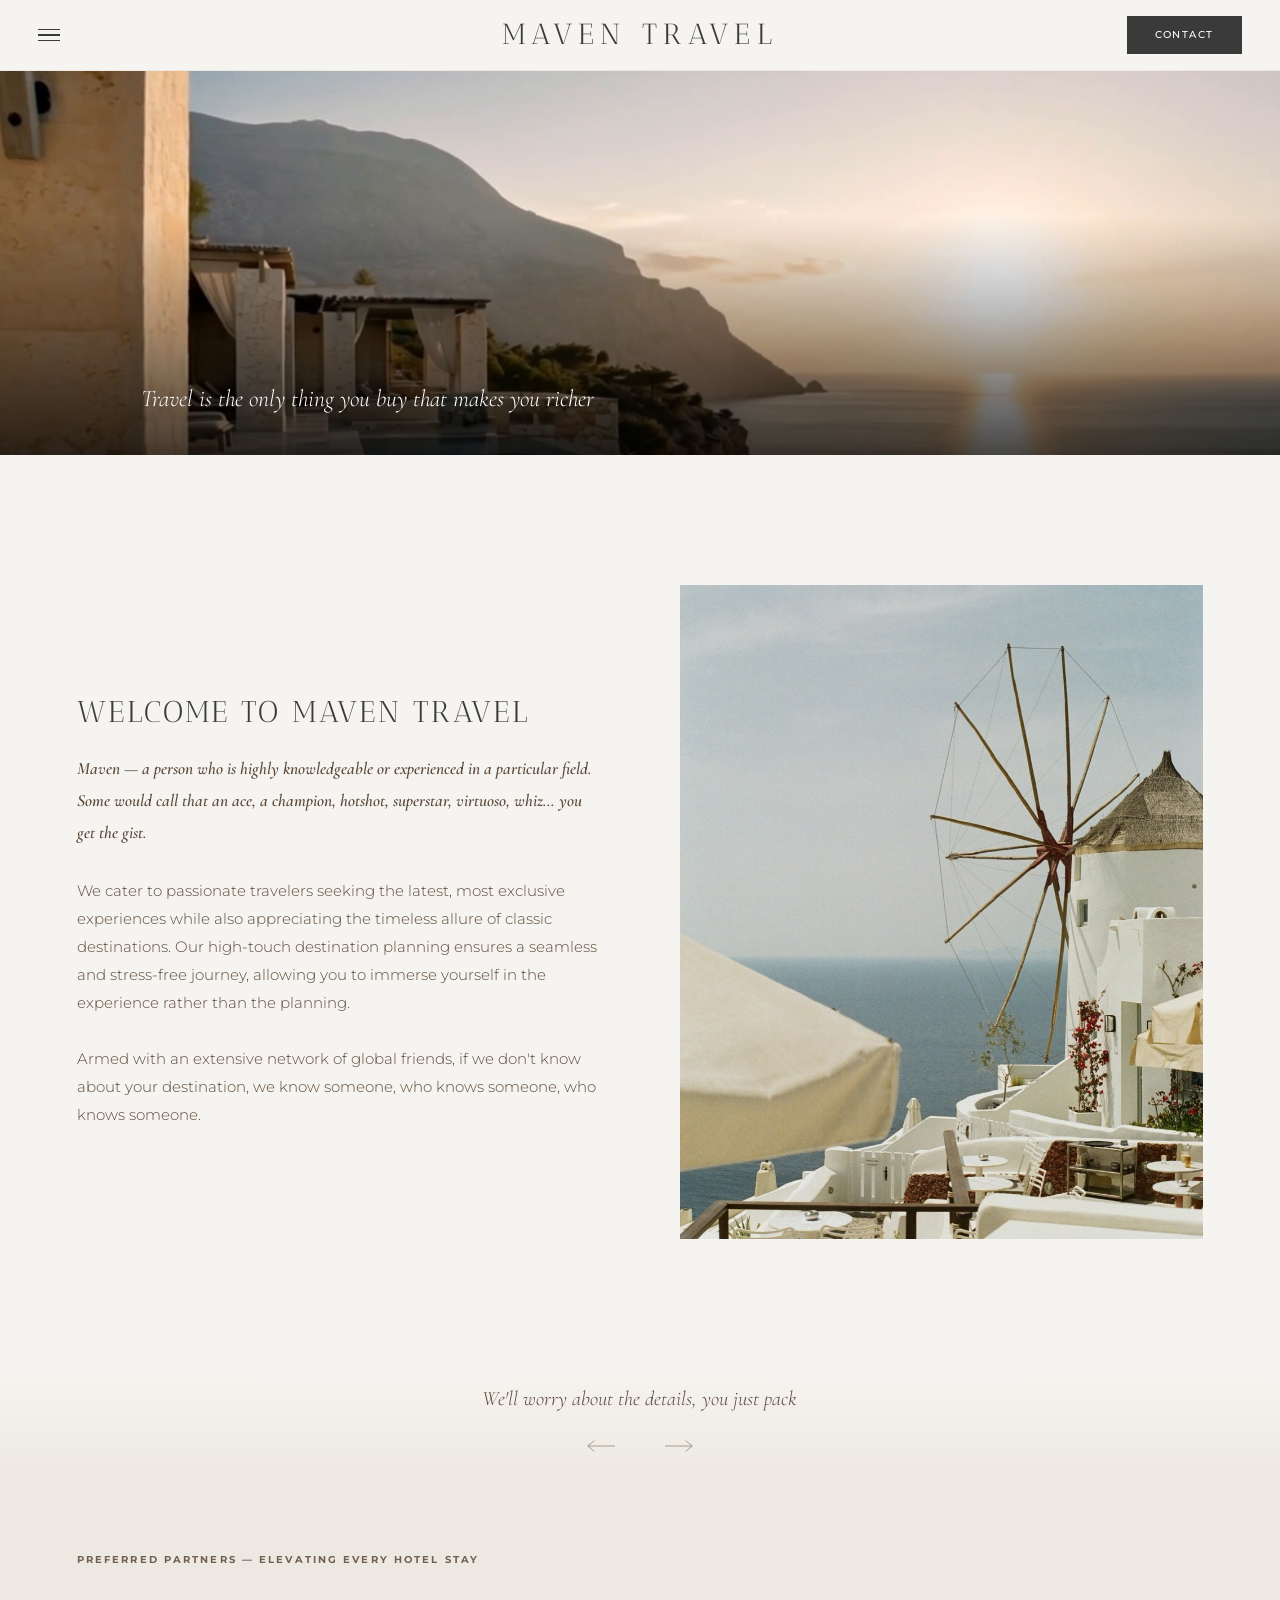
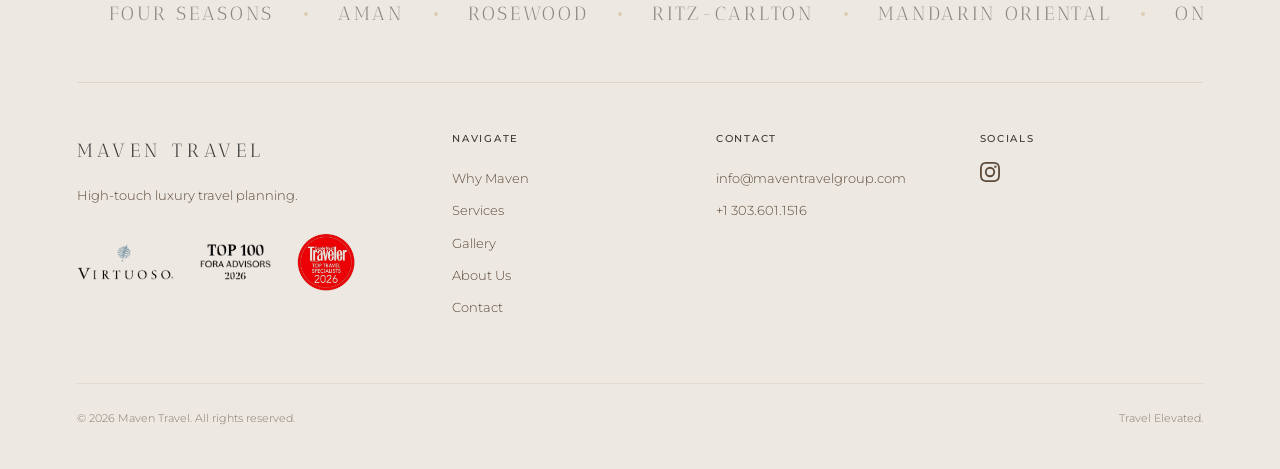
==== commit 86d24a20: "Footer: Virtuoso / Fora Top 100 / Conde Nast Traveler badges under the brand tagline Trimmed white m" ====
--- a/index.html
+++ b/index.html
@@ -10,6 +10,10 @@
     <link rel="preconnect" href="https://fonts.gstatic.com" crossorigin>
     <link href="https://fonts.googleapis.com/css2?family=Antic+Didone&family=Cormorant+Garamond:ital,wght@0,300;0,400;0,500;1,300;1,400;1,600&family=Montserrat:wght@300;400;500&display=swap" rel="stylesheet">
     <link rel="stylesheet" href="assets/css/style.css">
+    <link rel="icon" type="image/png" sizes="32x32" href="assets/images/favicon.png">
+    <link rel="icon" type="image/png" sizes="16x16" href="assets/images/favicon-16.png">
+    <link rel="icon" type="image/png" sizes="192x192" href="assets/images/favicon-192.png">
+    <link rel="apple-touch-icon" href="assets/images/apple-touch-icon.png">
 </head>
 <body>
 
@@ -119,6 +123,11 @@
                 <div>
                     <div class="footer__brand">Maven Travel</div>
                     <p class="footer__tagline">High-touch luxury travel planning.</p>
+                    <div class="footer__badges">
+                        <img src="assets/images/badge-virtuoso.png" alt="Virtuoso member agency" loading="lazy">
+                        <img src="assets/images/badge-fora-top100.png" alt="Fora Top 100 Advisors 2026" loading="lazy">
+                        <img class="footer__badge--round" src="assets/images/badge-cnt-specialists.png" alt="Condé Nast Traveler Top Travel Specialists 2026" loading="lazy">
+                    </div>
                 </div>
                 <div>
                     <h4 class="footer__col-title">Navigate</h4>
--- a/assets/css/style.css
+++ b/assets/css/style.css
@@ -1214,6 +1214,25 @@
     line-height: 1.7;
 }
 
+.footer__badges {
+    display: flex;
+    align-items: center;
+    flex-wrap: wrap;
+    gap: 26px;
+    margin-top: 26px;
+}
+
+.footer__badges img {
+    height: 36px;
+    width: auto;
+    /* multiply melts the logos' white boxes into the beige footer */
+    mix-blend-mode: multiply;
+}
+
+.footer__badges .footer__badge--round {
+    height: 58px;
+}
+
 .footer__col-title {
     font-size: 0.6rem;
     font-weight: 500;
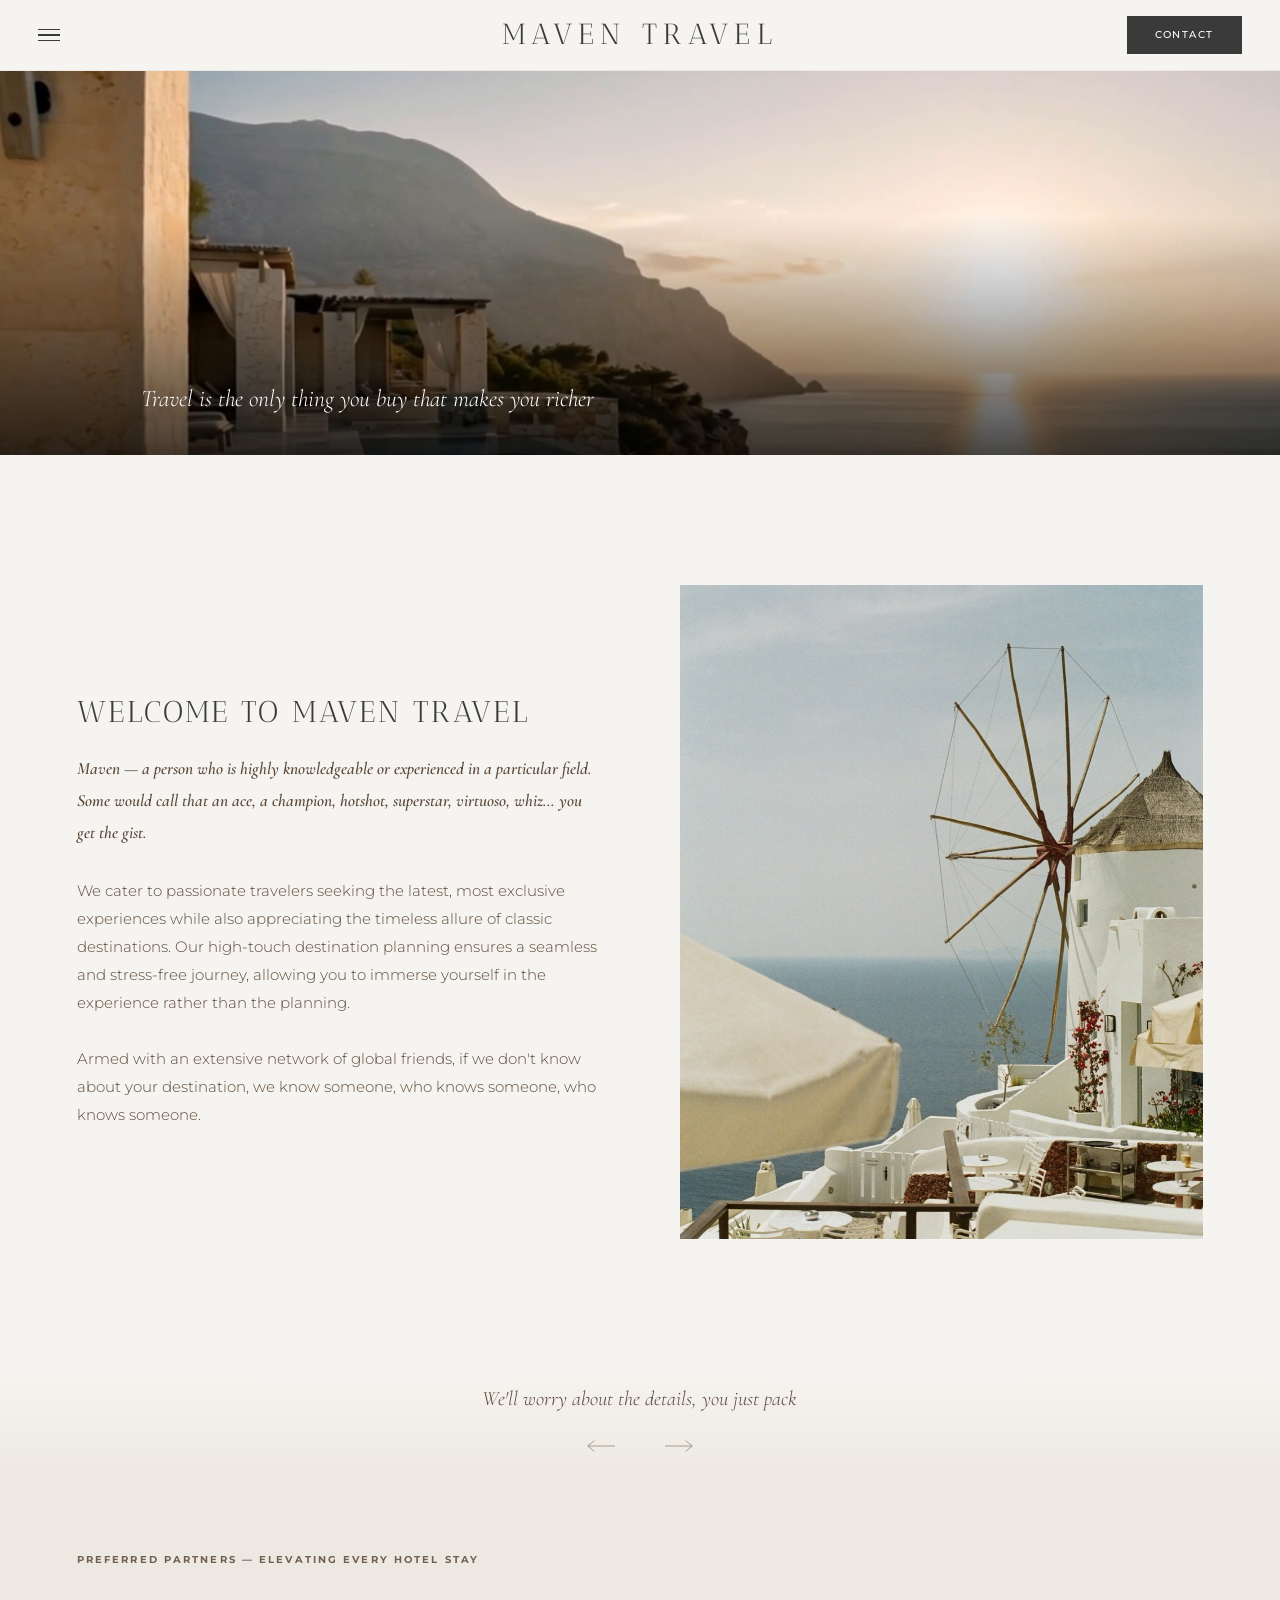
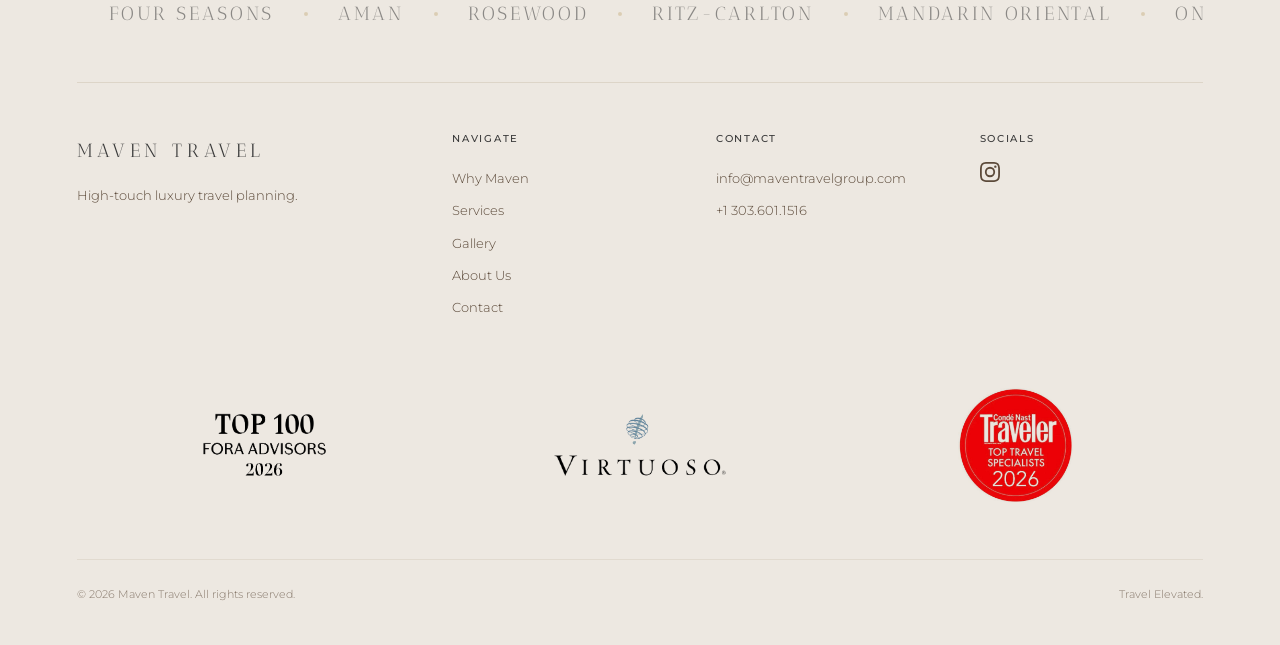
==== commit 54317a5f: "Footer badges: full-width row below all columns — Fora left, Virtuoso center, CNT right, enlarged Co" ====
--- a/index.html
+++ b/index.html
@@ -123,11 +123,6 @@
                 <div>
                     <div class="footer__brand">Maven Travel</div>
                     <p class="footer__tagline">High-touch luxury travel planning.</p>
-                    <div class="footer__badges">
-                        <img src="assets/images/badge-virtuoso.png" alt="Virtuoso member agency" loading="lazy">
-                        <img src="assets/images/badge-fora-top100.png" alt="Fora Top 100 Advisors 2026" loading="lazy">
-                        <img class="footer__badge--round" src="assets/images/badge-cnt-specialists.png" alt="Condé Nast Traveler Top Travel Specialists 2026" loading="lazy">
-                    </div>
                 </div>
                 <div>
                     <h4 class="footer__col-title">Navigate</h4>
@@ -151,6 +146,11 @@
                     </div>
                 </div>
             </div>
+            <div class="footer__badges">
+                <img src="assets/images/badge-fora-top100.png" alt="Fora Top 100 Advisors 2026" loading="lazy">
+                <img class="footer__badge--wide" src="assets/images/badge-virtuoso.png" alt="Virtuoso member agency" loading="lazy">
+                <img class="footer__badge--round" src="assets/images/badge-cnt-specialists.png" alt="Condé Nast Traveler Top Travel Specialists 2026" loading="lazy">
+            </div>
             <div class="footer__bottom">
                 <span>&copy; 2026 Maven Travel. All rights reserved.</span>
                 <span>Travel Elevated.</span>
--- a/assets/css/style.css
+++ b/assets/css/style.css
@@ -1215,22 +1215,38 @@
 }
 
 .footer__badges {
-    display: flex;
+    display: grid;
+    grid-template-columns: repeat(3, 1fr);
+    justify-items: center;
     align-items: center;
-    flex-wrap: wrap;
-    gap: 26px;
-    margin-top: 26px;
+    margin: 64px 0 56px;
 }
 
 .footer__badges img {
-    height: 36px;
+    height: 64px;
     width: auto;
     /* multiply melts the logos' white boxes into the beige footer */
     mix-blend-mode: multiply;
 }
 
 .footer__badges .footer__badge--round {
-    height: 58px;
+    height: 116px;
+}
+
+@media (max-width: 640px) {
+    .footer__badges {
+        grid-template-columns: 1fr;
+        gap: 34px;
+        margin: 44px 0 40px;
+    }
+
+    .footer__badges img {
+        height: 48px;
+    }
+
+    .footer__badges .footer__badge--round {
+        height: 88px;
+    }
 }
 
 .footer__col-title {
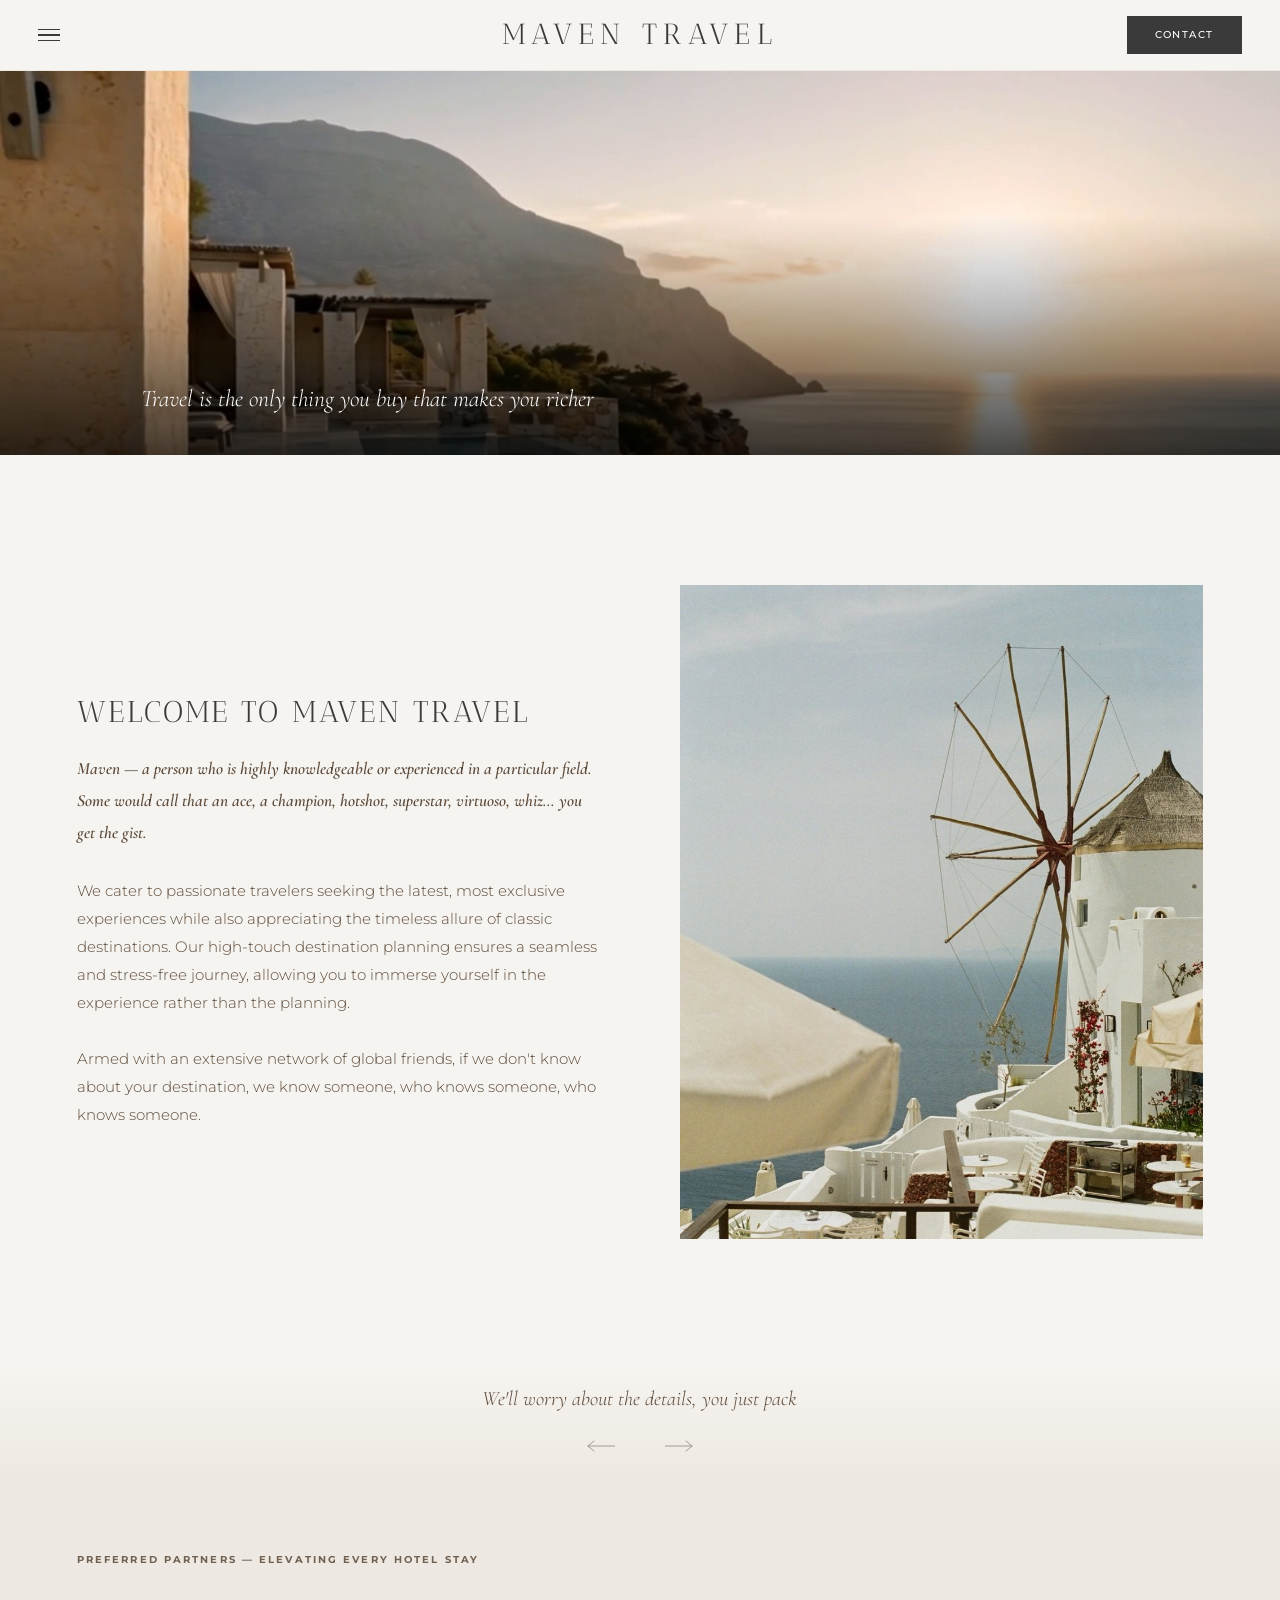
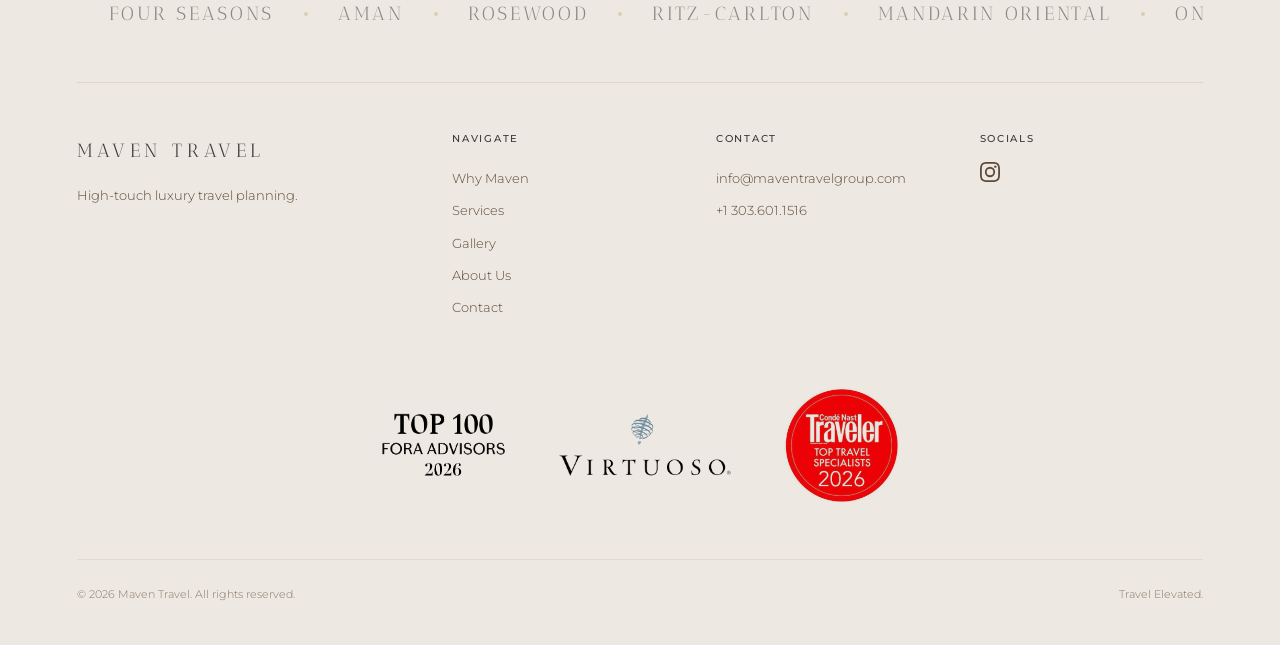
==== commit eae9d812: "Invisible SEO pass: metadata, structured data, headings, machine files, image optimization - Canonic" ====
--- a/index.html
+++ b/index.html
@@ -5,7 +5,16 @@
     <meta name="viewport" content="width=device-width, initial-scale=1.0">
     <script>document.documentElement.classList.add('has-js');</script>
     <title>Maven Travel — Travel Elevated</title>
-    <meta name="description" content="Maven Travel offers high-touch luxury travel planning with VIP perks and personalized itineraries.">
+    <meta name="description" content="Maven Travel Group is a boutique luxury travel advisory delivering high-touch trip planning, VIP hotel perks, and personalized itineraries. Virtuoso member, Fora Top 100 Advisors, and Condé Nast Traveler Top Travel Specialists.">
+    <link rel="canonical" href="https://maventravelgroup.com/">
+    <meta property="og:type" content="website">
+    <meta property="og:site_name" content="Maven Travel Group">
+    <meta property="og:title" content="Maven Travel — Travel Elevated">
+    <meta property="og:description" content="Boutique luxury travel advisory — high-touch planning, VIP hotel perks, personalized itineraries.">
+    <meta property="og:url" content="https://maventravelgroup.com/">
+    <meta property="og:image" content="https://maventravelgroup.com/assets/images/home-hero.jpg">
+    <meta property="og:image:alt" content="Infinity pool overlooking the sea at sunset">
+    <meta name="twitter:card" content="summary_large_image">
     <link rel="preconnect" href="https://fonts.googleapis.com">
     <link rel="preconnect" href="https://fonts.gstatic.com" crossorigin>
     <link href="https://fonts.googleapis.com/css2?family=Antic+Didone&family=Cormorant+Garamond:ital,wght@0,300;0,400;0,500;1,300;1,400;1,600&family=Montserrat:wght@300;400;500&display=swap" rel="stylesheet">
@@ -14,6 +23,41 @@
     <link rel="icon" type="image/png" sizes="16x16" href="assets/images/favicon-16.png">
     <link rel="icon" type="image/png" sizes="192x192" href="assets/images/favicon-192.png">
     <link rel="apple-touch-icon" href="assets/images/apple-touch-icon.png">
+    <script type="application/ld+json">
+    {
+        "@context": "https://schema.org",
+        "@type": "TravelAgency",
+        "@id": "https://maventravelgroup.com/#agency",
+        "name": "Maven Travel Group",
+        "alternateName": "Maven Travel",
+        "url": "https://maventravelgroup.com/",
+        "logo": "https://maventravelgroup.com/assets/images/favicon-192.png",
+        "image": "https://maventravelgroup.com/assets/images/home-hero.jpg",
+        "description": "Boutique luxury travel advisory delivering high-touch trip planning, VIP hotel perks, and personalized itineraries.",
+        "email": "info@maventravelgroup.com",
+        "telephone": "+1-303-601-1516",
+        "address": {
+            "@type": "PostalAddress",
+            "addressRegion": "CO",
+            "addressCountry": "US"
+        },
+        "areaServed": "United States",
+        "sameAs": ["https://www.instagram.com/somewhere_nhu/"],
+        "founder": [
+            { "@type": "Person", "name": "Nhu Lam", "jobTitle": "Luxury Travel Advisor" },
+            { "@type": "Person", "name": "Megan Shoflick", "jobTitle": "Luxury Travel Advisor" }
+        ],
+        "memberOf": [
+            { "@type": "Organization", "name": "Virtuoso" },
+            { "@type": "Organization", "name": "Fora Travel" }
+        ],
+        "award": [
+            "Condé Nast Traveler Top Travel Specialists 2026",
+            "Fora Top 100 Advisors 2026"
+        ],
+        "priceRange": "$$$"
+    }
+    </script>
 </head>
 <body>
 
@@ -56,7 +100,7 @@
         <!-- Hero -->
         <section class="hero hero--cover hero--home hero--oneline">
             <div class="hero__media">
-                <img src="assets/images/home-hero.jpg" alt="Infinity pool overlooking the sea at sunset" style="object-position: center 45%;">
+                <img fetchpriority="high" src="assets/images/home-hero.jpg" alt="Infinity pool overlooking the sea at sunset" style="object-position: center 45%;">
             </div>
             <div class="hero__intro" aria-hidden="true"><span>MAVEN</span></div>
             <div class="hero__text">
@@ -69,7 +113,7 @@
             <div class="container">
                 <div class="welcome-split reveal">
                     <div class="welcome-split__text">
-                        <h2 class="welcome-heading">Welcome to Maven Travel</h2>
+                        <h1 class="welcome-heading h-sub">Welcome to Maven Travel</h1>
                         <p class="welcome-split__definition"><span class="welcome-split__term">Maven</span> — a person who is highly knowledgeable or experienced in a particular field. Some would call that an ace, a champion, hotshot, superstar, virtuoso, whiz… you get the gist.</p>
                         <p>We cater to passionate travelers seeking the latest, most exclusive experiences while also appreciating the timeless allure of classic destinations. Our high-touch destination planning ensures a seamless and stress-free journey, allowing you to immerse yourself in the experience rather than the planning.</p>
                         <p>Armed with an extensive network of global friends, if we don't know about your destination, we know someone, who knows someone, who knows someone.</p>
--- a/assets/css/style.css
+++ b/assets/css/style.css
@@ -71,6 +71,22 @@
 h1 { font-size: clamp(2.6rem, 5vw, 4.5rem); }
 h2 { font-size: clamp(1.6rem, 2.35vw, 2.1rem); }
 h3 { font-size: clamp(1.3rem, 2vw, 1.7rem); }
+
+/* Page-topic headings promoted to h1 for document structure; renders at h2 scale */
+.h-sub { font-size: clamp(1.6rem, 2.35vw, 2.1rem); }
+
+/* Visually hidden, read by assistive tech and crawlers */
+.sr-only {
+    position: absolute;
+    width: 1px;
+    height: 1px;
+    padding: 0;
+    margin: -1px;
+    overflow: hidden;
+    clip: rect(0 0 0 0);
+    white-space: nowrap;
+    border: 0;
+}
 
 h4 {
     font-family: var(--font-body);
@@ -1215,10 +1231,10 @@
 }
 
 .footer__badges {
-    display: grid;
-    grid-template-columns: repeat(3, 1fr);
-    justify-items: center;
+    display: flex;
+    justify-content: center;
     align-items: center;
+    gap: 52px;
     margin: 64px 0 56px;
 }
 
@@ -1390,6 +1406,7 @@
 }
 
 .welcome-split__text > * { margin: 0; }
+.welcome-split__text h1,
 .welcome-split__text h2 { margin-bottom: 4px; }
 .welcome-split__text > * + * { margin-top: 46px; }
 .welcome-split__text .gold-bar { margin-top: 16px; }
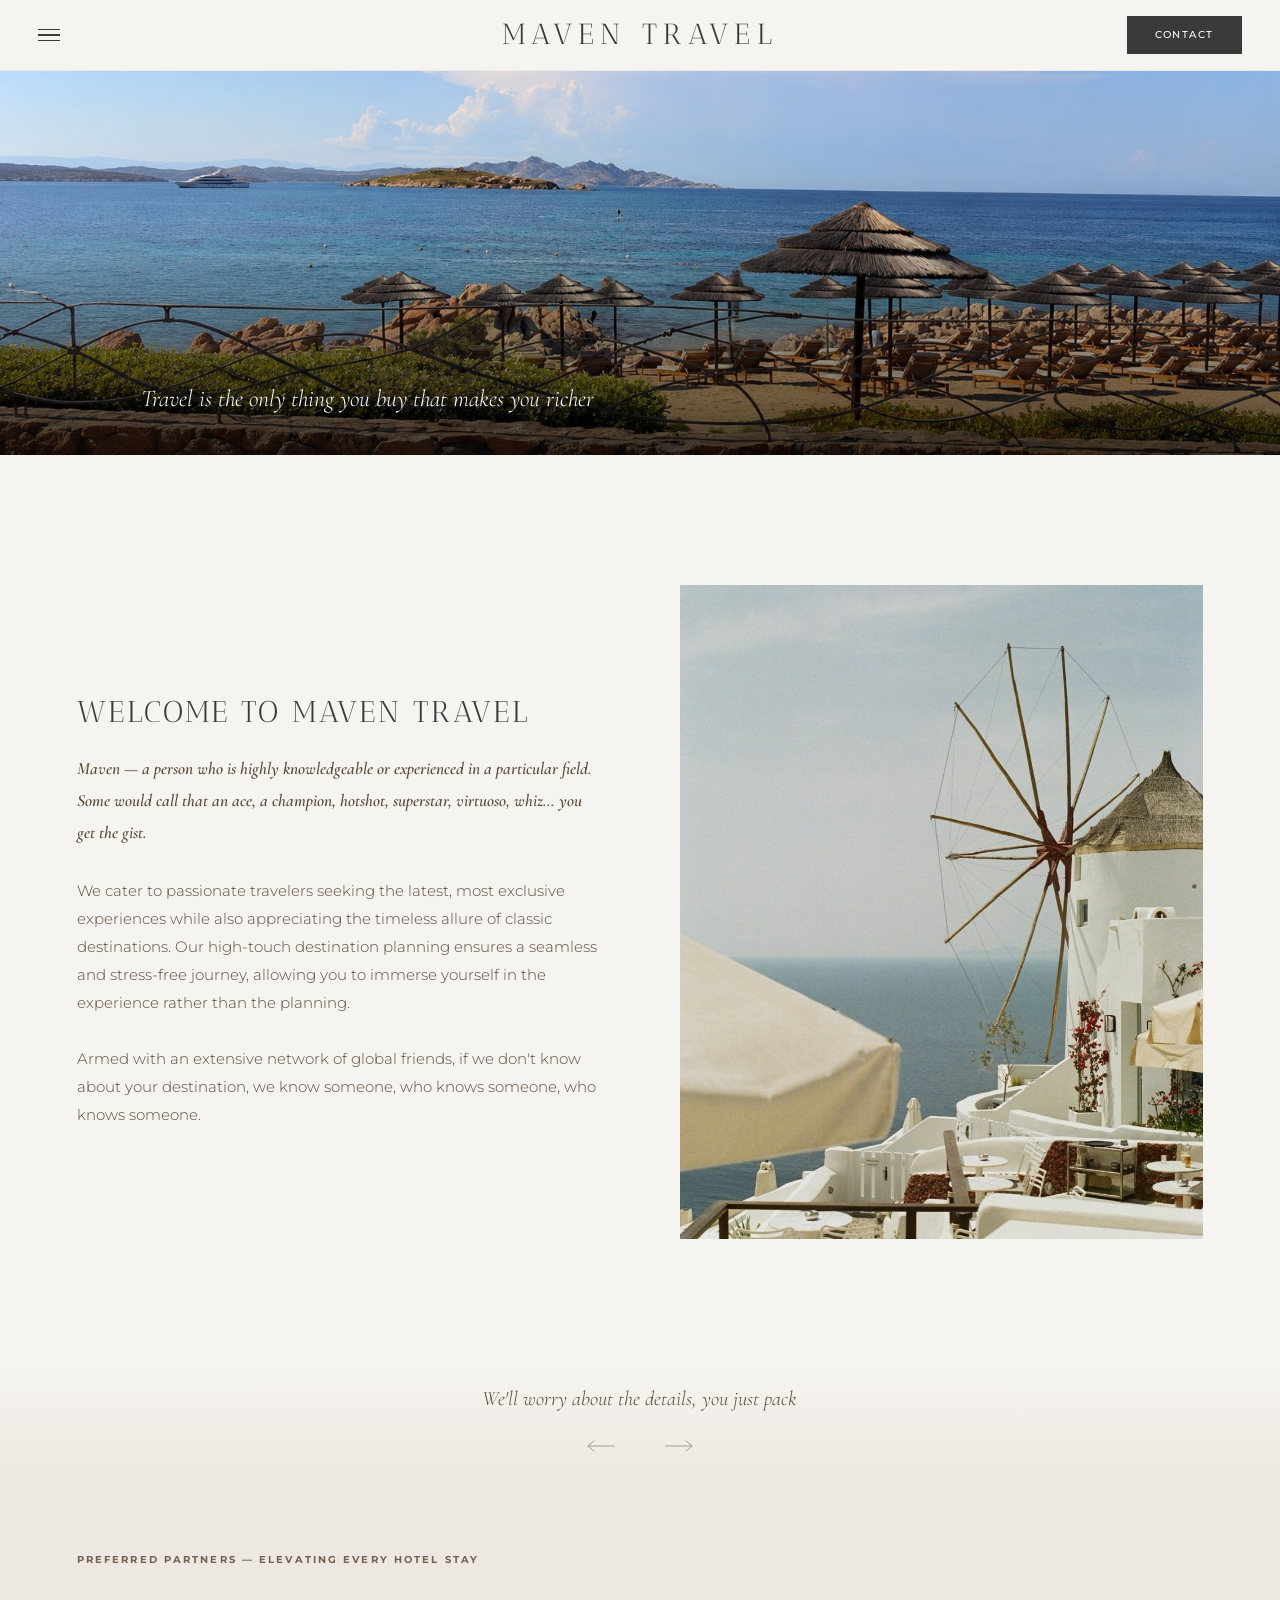
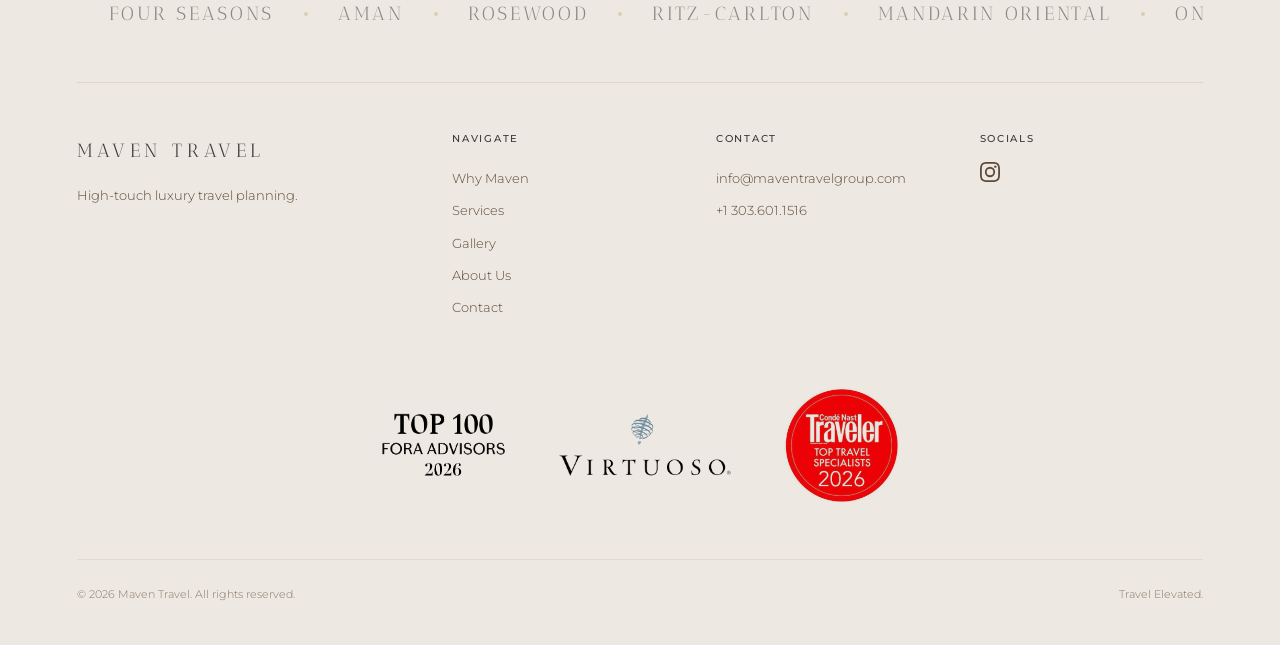
==== commit 0c01796a: "Home hero: new Mediterranean beach-club landing image (sharper source, q90) Co-Authored-By: Claude F" ====
--- a/index.html
+++ b/index.html
@@ -13,7 +13,7 @@
     <meta property="og:description" content="Boutique luxury travel advisory — high-touch planning, VIP hotel perks, personalized itineraries.">
     <meta property="og:url" content="https://maventravelgroup.com/">
     <meta property="og:image" content="https://maventravelgroup.com/assets/images/home-hero.jpg">
-    <meta property="og:image:alt" content="Infinity pool overlooking the sea at sunset">
+    <meta property="og:image:alt" content="Beach club terrace overlooking a turquoise Mediterranean bay">
     <meta name="twitter:card" content="summary_large_image">
     <link rel="preconnect" href="https://fonts.googleapis.com">
     <link rel="preconnect" href="https://fonts.gstatic.com" crossorigin>
@@ -100,7 +100,7 @@
         <!-- Hero -->
         <section class="hero hero--cover hero--home hero--oneline">
             <div class="hero__media">
-                <img fetchpriority="high" src="assets/images/home-hero.jpg" alt="Infinity pool overlooking the sea at sunset" style="object-position: center 45%;">
+                <img fetchpriority="high" src="assets/images/home-hero.jpg" alt="Beach club terrace overlooking a turquoise Mediterranean bay lined with thatched umbrellas" style="object-position: center 45%;">
             </div>
             <div class="hero__intro" aria-hidden="true"><span>MAVEN</span></div>
             <div class="hero__text">
--- a/assets/css/style.css
+++ b/assets/css/style.css
@@ -340,11 +340,11 @@
     position: absolute;
     top: 0;
     left: 0;
-    width: 480px;
+    width: 240px;
     max-width: 85vw;
     height: 100%;
     background: var(--white);
-    padding: 80px 60px 60px;
+    padding: 80px 40px 60px;
     display: flex;
     flex-direction: column;
     justify-content: center;
@@ -1939,7 +1939,8 @@
 
 
     .nav-overlay__panel {
-        width: 100%;
+        width: 50%;
+        min-width: 250px;
         max-width: 100vw;
         padding: 70px 32px 40px;
     }
@@ -1948,6 +1949,13 @@
     .hero--inner .hero__media { aspect-ratio: 16 / 8; }
     .hero--cover .hero__media { aspect-ratio: 4 / 3; }
     .hero--cover .hero__subtitle { font-size: 1.2rem; max-width: 15em; }
+    /* One-line hero quotes: the desktop rule pins them to a single viewport-scaled
+       line, which is unreadably small on phones — wrap and size up instead. */
+    .hero--cover.hero--oneline .hero__subtitle {
+        white-space: normal;
+        font-size: 1.2rem;
+        max-width: 15em;
+    }
     .hero--cover .hero__text { padding: 0 6% 22px; }
     .banner { aspect-ratio: 4 / 3; }
     .banner__text { padding: 0 6% 22px; }
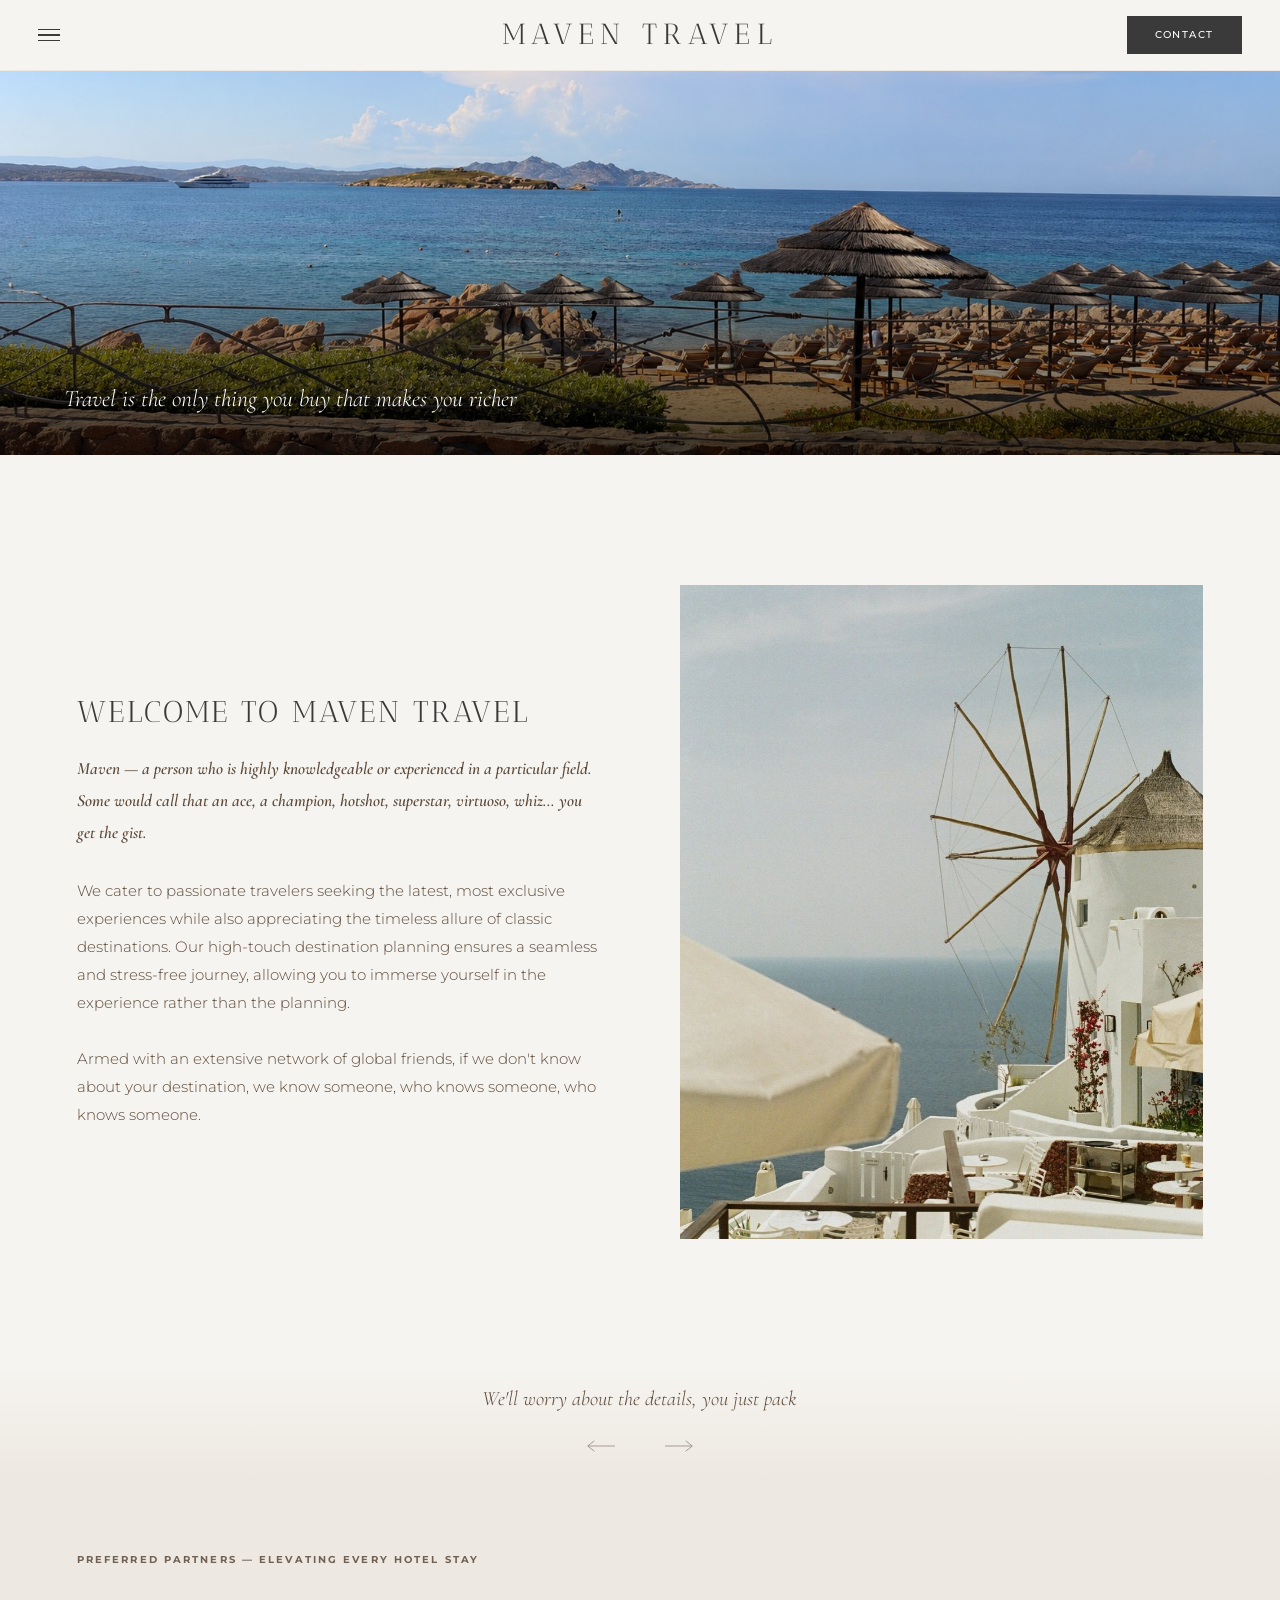
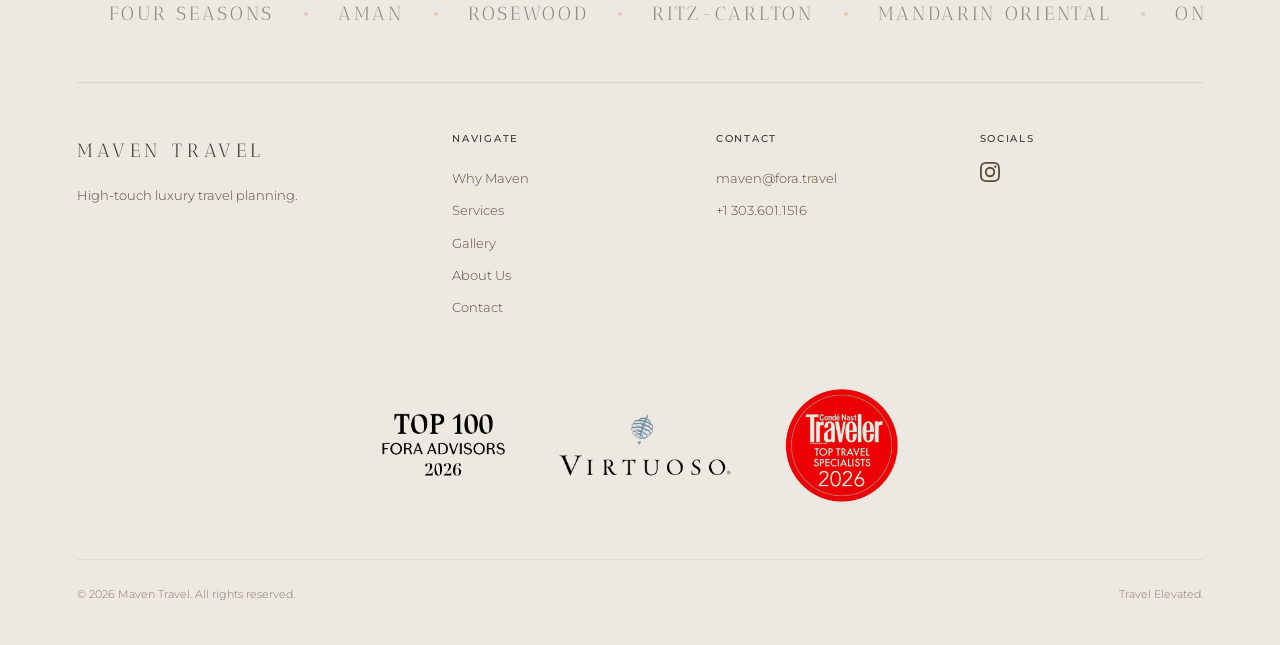
==== commit 5665ffa7: "Change company email to maven@fora.travel Replace info@maventravelgroup.com with maven@fora.travel i" ====
--- a/index.html
+++ b/index.html
@@ -34,7 +34,7 @@
         "logo": "https://maventravelgroup.com/assets/images/favicon-192.png",
         "image": "https://maventravelgroup.com/assets/images/home-hero.jpg",
         "description": "Boutique luxury travel advisory delivering high-touch trip planning, VIP hotel perks, and personalized itineraries.",
-        "email": "info@maventravelgroup.com",
+        "email": "maven@fora.travel",
         "telephone": "+1-303-601-1516",
         "address": {
             "@type": "PostalAddress",
@@ -178,7 +178,7 @@
                 </div>
                 <div>
                     <h4 class="footer__col-title">Contact</h4>
-                    <a href="mailto:info@maventravelgroup.com" class="footer__link">info@maventravelgroup.com</a>
+                    <a href="mailto:maven@fora.travel" class="footer__link">maven@fora.travel</a>
                     <a href="tel:+13036011516" class="footer__link">+1 303.601.1516</a>
                 </div>
                 <div>
--- a/assets/css/style.css
+++ b/assets/css/style.css
@@ -528,12 +528,13 @@
     pointer-events: none;
 }
 
-/* Quote overlaid lower-left — italic, no quote marks, like Maven speaking to you */
+/* Quote overlaid lower-left — italic, no quote marks, like Maven speaking to you.
+   Anchored to the hero's left edge (not a centered container) so it stays in the
+   corner on wide screens; the 5% side padding keeps it off the edge. */
 .hero--cover .hero__text {
     position: absolute;
-    left: 50%;
+    left: 0;
     bottom: 0;
-    transform: translateX(-50%);
     width: 88%;
     max-width: var(--container);
     padding: 0 5% 34px;
@@ -945,9 +946,15 @@
 
 .profile__col .gold-bar { margin: 16px 0 0; }
 
+/* Bio copy: slightly smaller and tighter than site body text, but never below
+   15px so it stays comfortable on phones and for weaker eyesight. Left-aligned
+   because centered multi-paragraph text is hard to scan. */
 .profile__bio {
     max-width: 620px;
-    margin: 0 auto 20px;
+    margin: 0 auto 14px;
+    font-size: clamp(15px, 0.3vw + 12px, 15.5px);
+    line-height: 1.7;
+    text-align: left;
 }
 
 .profile__quote {
@@ -978,6 +985,7 @@
     letter-spacing: normal;
     text-transform: none;
     color: var(--brown);
+    margin-top: 26px;
     margin-bottom: 8px;
 }
 
